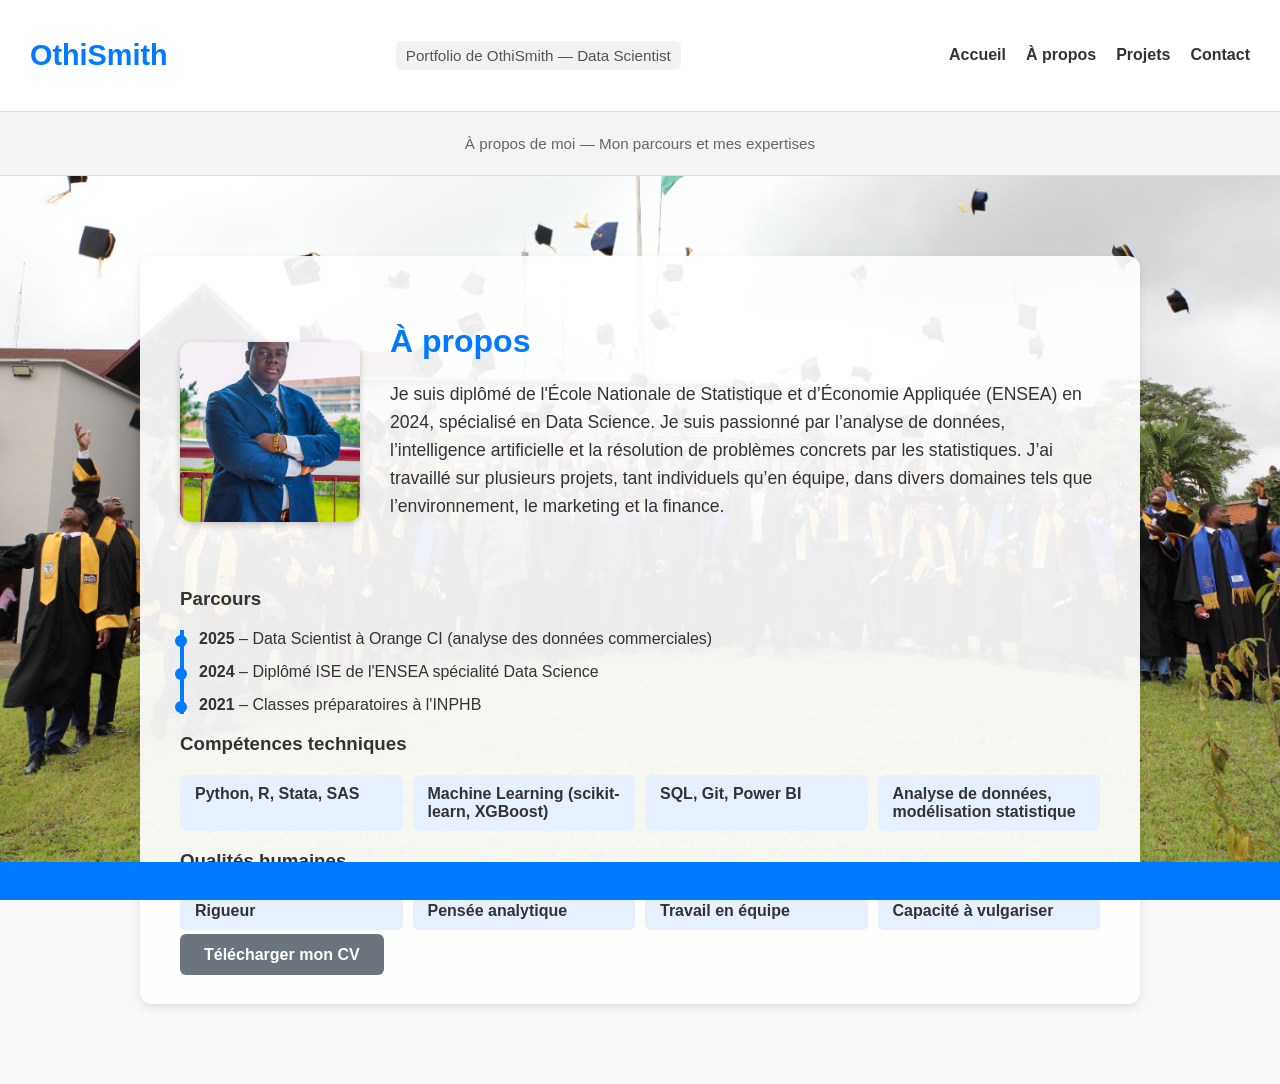
==== about.html @ fca1f73e "Add files via upload" ====
<!DOCTYPE html>
<html lang="fr">
<head>
  <meta charset="UTF-8">
  <title>À propos - OthiSmith</title>
  <link rel="stylesheet" href="style.css">
  <link rel="icon" href="assets/favicon.ico" type="image/x-icon">
</head>
<body>
  <header>
    <nav class="nav-container">
      <h1 class="logo">OthiSmith</h1>
      
      <div class="nav-center-text">
        <p>Portfolio de OthiSmith — Data Scientist </p>
      </div>

      <ul class="nav-links">
        <li><a href="index.html">Accueil</a></li>
        <li><a href="about.html">À propos</a></li>
        <li><a href="projects.html">Projets</a></li>
        <li><a href="contact.html">Contact</a></li>
      </ul>
    </nav>
  </header>


  <!-- bannière haute -->
  <div class="page-banner">
    <p>À propos de moi — Mon parcours et mes expertises</p>
  </div>

  <div class="page-background">
    <div class="page-wrapper">

      <!-- Bloc image + texte côte à côte -->
      <div class="about-flex">
        <img src="assets/smith.jpeg" alt="Photo de profil" class="profile-photo">
        <div class="about-text">
          <h2>À propos</h2>
          <p>
            Je suis diplômé de l'École Nationale de Statistique et d’Économie Appliquée (ENSEA) en 2024,
            spécialisé en Data Science.  
            Je suis passionné par l’analyse de données, l’intelligence artificielle et la résolution de problèmes concrets par les statistiques.  
            J’ai travaillé sur plusieurs projets, tant individuels qu’en équipe, dans divers domaines tels que l’environnement, le marketing et la finance.
          </p>
        </div>
      </div>

      <!-- Autres sections -->
      <h3>Parcours</h3>
      <ul class="timeline">
        <li><strong>2025</strong> – Data Scientist à Orange CI (analyse des données commerciales)</li>
        <li><strong>2024</strong> – Diplômé ISE de l'ENSEA spécialité Data Science</li>
        <li><strong>2021</strong> – Classes préparatoires à l'INPHB</li>
      </ul>

      <h3>Compétences techniques</h3>
      <ul class="skills">
        <li>Python, R, Stata, SAS</li>
        <li>Machine Learning (scikit-learn, XGBoost)</li>
        <li>SQL, Git, Power BI</li>
        <li>Analyse de données, modélisation statistique</li>
      </ul>

      <h3>Qualités humaines</h3>
      <ul class="skills">
        <li>Rigueur</li>
        <li>Pensée analytique</li>
        <li>Travail en équipe</li>
        <li>Capacité à vulgariser</li>
      </ul>

      <a href="assets/CV_Othniel_ARRA.pdf" class="btn btn-secondary" download>Télécharger mon CV</a>
    </div>
  </div>

  <div class="marquee">
    <span>Merci de visiter mon portfolio - N'hésitez pas à me contacter pour toute collaboration ou opportunité !</span>
  </div>

  <script>
    document.getElementById("year").textContent = new Date().getFullYear();
  </script>
</body>
</html>
---- style.css ----
* {
    box-sizing: border-box;
  }
  
  body {
    font-family: 'Segoe UI', sans-serif;
    margin: 0;
    padding: 0;
    background-color: #f9f9f9; /* Fond neutre lisible */
    color: #333;
  }
  
  /* Navigation */
  header {
    background: #fff;
    border-bottom: 1px solid #ddd;
    position: sticky;
    top: 0;
    z-index: 1000;
  }
  
.nav-container {
  display: flex;
  justify-content: space-between;
  align-items: center;
  padding: 15px 30px;
  flex-wrap: wrap;
  gap: 20px;
}

.nav-center-text {
  flex: 1;
  text-align: center;
}

.nav-center-text p {
  margin: 0;
  padding: 6px 10px;
  background-color: #f2f2f2;
  display: inline-block;
  border-radius: 6px;
  font-size: 0.95em;
  color: #555;
}

  .logo {
    font-size: 1.8em;
    font-weight: bold;
    color: #007bff;
  }
  
  .nav-links {
    list-style: none;
    display: flex;
    gap: 20px;
  }
  
  .nav-links li a {
    text-decoration: none;
    color: #333;
    font-weight: 600;
    transition: color 0.3s ease;
  }
  
  .nav-links li a:hover {
    color: #007bff;
  }
  
  /* Hero avec image de fond personnalisée */
  .hero {
    position: relative;
    z-index: 1;
    background: linear-gradient(rgba(0,0,0,0.4), rgba(0,0,0,0.4)),
                url('assets/background.jpg') no-repeat center center;
    background-size: cover;
    color: white;
    padding: 120px 20px;
    text-align: center;
  }
  
  .hero h2 {
    font-size: 3em;
    margin-bottom: 10px;
  }
  
  .hero p {
    font-size: 1.4em;
    margin-bottom: 20px;
  }
  
  .btn {
    background-color: #007bff;
    color: white;
    padding: 12px 24px;
    text-decoration: none;
    border-radius: 6px;
    transition: background 0.3s ease;
    font-weight: bold;
  }
  
  .btn:hover {
    background-color: #0056b3;
  }
  
 /* About */
.about-section {
    padding: 60px 20px;
    background-color: transparent;
  }
  
  .about-container {
    display: flex;
    flex-wrap: wrap;
    align-items: center;
    justify-content: center;
    gap: 40px;
    max-width: 1000px;
    margin: auto;
    background-color: rgba(255,255,255,0.9);
    padding: 40px;
    border-radius: 12px;
    box-shadow: 0 4px 8px rgba(0, 0, 0, 0.05);
  }
  
  .profile-photo {
    width: 250px;
    height: 250px;
    object-fit: cover;
    border-radius: 12px;
    box-shadow: 0 2px 6px rgba(0, 0, 0, 0.2);
  }
  
  .about-text {
    flex: 1;
    min-width: 250px;
  }
  
  .about-text h2 {
    font-size: 2em;
    margin-bottom: 20px;
    color: #007bff;
  }
  
  .about-text p {
    font-size: 1.1em;
    line-height: 1.6em;
    color: #333;
  }
  

  /* Projets */
  .projects {
    padding: 40px 20px;
    max-width: 1200px;
    margin: auto;
    text-align: center;
    background-color: rgba(255,255,255,0.9);
    border-radius: 10px;
  }
  
  .project-list {
    display: flex;
    justify-content: center;
    flex-wrap: wrap;
    gap: 30px;
    margin-top: 30px;
  }
  
  .card {
    background: white;
    border: 1px solid #ddd;
    padding: 20px;
    width: 280px;
    border-radius: 12px;
    box-shadow: 0 2px 8px rgba(0,0,0,0.08);
    transition: transform 0.3s ease;
  }
  
  .card:hover {
    transform: translateY(-5px);
  }
  
  .card img {
    width: 100%;
    border-radius: 8px;
    height: 180px;
    object-fit: cover;
  }
  
  .full-background {
    background: url('assets/background.jpg') no-repeat center center fixed;
    background-size: cover;
    padding: 100px 20px;
    min-height: 100vh;
  }
  
  .full-background .projects {
    background: rgba(255, 255, 255, 0.9); /* blanc opaque à 90% */
    padding: 40px;
    border-radius: 12px;
    max-width: 1200px;
    margin: auto;
    color: #000;
  }
  
  /* Contact */
  .contact-section {
    padding: 60px 20px;
    max-width: 600px;
    margin: auto;
    text-align: center;
    background-color: rgba(255,255,255,0.9);
    border-radius: 10px;
  }
  
  input, textarea {
    width: 100%;
    padding: 12px;
    margin-bottom: 20px;
    border: 1px solid #ccc;
    border-radius: 5px;
  }
  
  /* Pied de page */
  footer {
    background: #f1f1f1;
    text-align: center;
    padding: 20px;
    font-size: 0.9em;
    position: relative;
  }
  
  /* Bandeau défilant */
  .marquee {
    position: fixed;
    bottom: 0;
    width: 100%;
    background: #007bff;
    color: white;
    padding: 10px 0;
    font-weight: bold;
    white-space: nowrap;
    overflow: hidden;
    z-index: 1000;
  }
  
  .marquee span {
    display: inline-block;
    padding-left: 100%;
    animation: marquee 15s linear infinite;
  }
  
  @keyframes marquee {
    0% { transform: translateX(0); }
    100% { transform: translateX(-100%); }
  }
  
  /* Responsive */
  @media (max-width: 768px) {
    .about-section {
      flex-direction: column;
      text-align: center;
    }
  
    .nav-links {
      flex-direction: column;
      gap: 10px;
      margin-top: 10px;
    }
  
    .card {
      width: 90%;
    }
  }
  
  /* Fond pour toutes les pages secondaires avec image */
.page-background {
    background: url('assets/background.jpg') no-repeat center center fixed;
    background-size: cover;
    padding: 80px 20px;
    min-height: 100vh;
  }
  
  /* Bloc de contenu blanc semi-transparent */
  .page-wrapper {
    background-color: rgba(255, 255, 255, 0.92);
    padding: 40px;
    border-radius: 12px;
    max-width: 1000px;
    margin: auto;
    box-shadow: 0 4px 10px rgba(0, 0, 0, 0.1);
  }

  .social-links {
    margin-top: 20px;
    display: flex;
    gap: 20px;
    justify-content: center;
    flex-wrap: wrap;
  }
  
  .social-btn {
    display: inline-block;
    padding: 10px 20px;
    border-radius: 6px;
    font-weight: bold;
    text-decoration: none;
    color: white;
    transition: background 0.3s ease;
  }
  
  .social-btn.linkedin {
    background-color: #0077b5;
  }
  
  .social-btn.linkedin:hover {
    background-color: #005b8c;
  }
  
  .social-btn.github {
    background-color: #333;
  }
  
  .social-btn.github:hover {
    background-color: #000;
  }
  
  .skills {
  list-style: none;
  padding: 0;
  display: grid;
  grid-template-columns: repeat(auto-fit, minmax(200px, 1fr));
  gap: 10px;
  margin-top: 20px;
}

.skills li {
  background: #e6f0ff;
  padding: 10px 15px;
  border-radius: 6px;
  font-weight: bold;
}

.timeline {
  list-style: none;
  padding: 0;
  margin-top: 20px;
  border-left: 4px solid #007bff;
}

.timeline li {
  margin-bottom: 15px;
  padding-left: 15px;
  position: relative;
}

.timeline li::before {
  content: '';
  position: absolute;
  top: 5px;
  left: -9px;
  width: 12px;
  height: 12px;
  background: #007bff;
  border-radius: 50%;
}

body.dark-mode {
  background-color: #111;
  color: #eee;
}

body.dark-mode .page-wrapper,
body.dark-mode .projects,
body.dark-mode .contact-section {
  background-color: rgba(30, 30, 30, 0.9);
  color: #eee;
}

body.dark-mode .nav-links a {
  color: #eee;
}

body.dark-mode .nav-links a:hover {
  color: #007bff;
}

.filter-buttons {
  text-align: center;
  margin-bottom: 30px;
}

.filter-btn {
  padding: 10px 20px;
  margin: 0 5px;
  border: none;
  background-color: #eee;
  color: #333;
  font-weight: bold;
  cursor: pointer;
  border-radius: 5px;
  transition: background-color 0.3s ease;
}

.filter-btn.active,
.filter-btn:hover {
  background-color: #007bff;
  color: white;
}

.card {
  opacity: 0;
  transform: translateY(20px);
  animation: fadeUp 0.6s ease forwards;
}

.card:nth-child(1) { animation-delay: 0.1s; }
.card:nth-child(2) { animation-delay: 0.2s; }
.card:nth-child(3) { animation-delay: 0.3s; }
.card:nth-child(4) { animation-delay: 0.4s; }
.card:nth-child(5) { animation-delay: 0.5s; }

@keyframes fadeUp {
  to {
    opacity: 1;
    transform: translateY(0);
  }
}

.hero-content {
  max-width: 700px;
  margin: auto;
  padding: 40px 20px;
  text-align: center;
}

.hero-buttons {
  margin-top: 30px;
  display: flex;
  justify-content: center;
  flex-wrap: wrap;
  gap: 15px;
}

.btn-secondary {
  background-color: #6c757d;
}

.btn-secondary:hover {
  background-color: #495057;
}

/* Introduction stylée */
.intro-section {
  background: #ffffff;
  padding: 60px 20px;
  text-align: center;
}

.intro-text {
  max-width: 900px;
  margin: auto;
}

.intro-text h3 {
  font-size: 1.8em;
  color: #007bff;
  margin-bottom: 20px;
}

.intro-text p {
  font-size: 1.1em;
  line-height: 1.6em;
  color: #444;
}

/* Animation douce à l’entrée */
.animated-hero {
  opacity: 0;
  transform: translateY(30px);
  animation: fadeInUp 1s ease forwards;
}

@keyframes fadeInUp {
  to {
    opacity: 1;
    transform: translateY(0);
  }
}

/* Bannière page */
.page-banner {
  background-color: #f4f4f4;
  text-align: center;
  padding: 8px 0;
  font-size: 0.95em;
  color: #666;
  border-bottom: 1px solid #ddd;
}

/* Flex texte + image */
.about-flex {
  display: flex;
  align-items: center; /* aligne en haut */
  gap: 30px;
  flex-wrap: wrap;
  margin-bottom: 50px;
}
.profile-photo {
  margin-top: 30px; /* ajuste selon besoin */
}

.about-flex .profile-photo {
  width: 180px;
  height: 180px;
  object-fit: cover;
  border-radius: 12px;
  box-shadow: 0 2px 6px rgba(0, 0, 0, 0.2);
}

.about-flex .about-text {
  flex: 1;
  min-width: 250px;
}
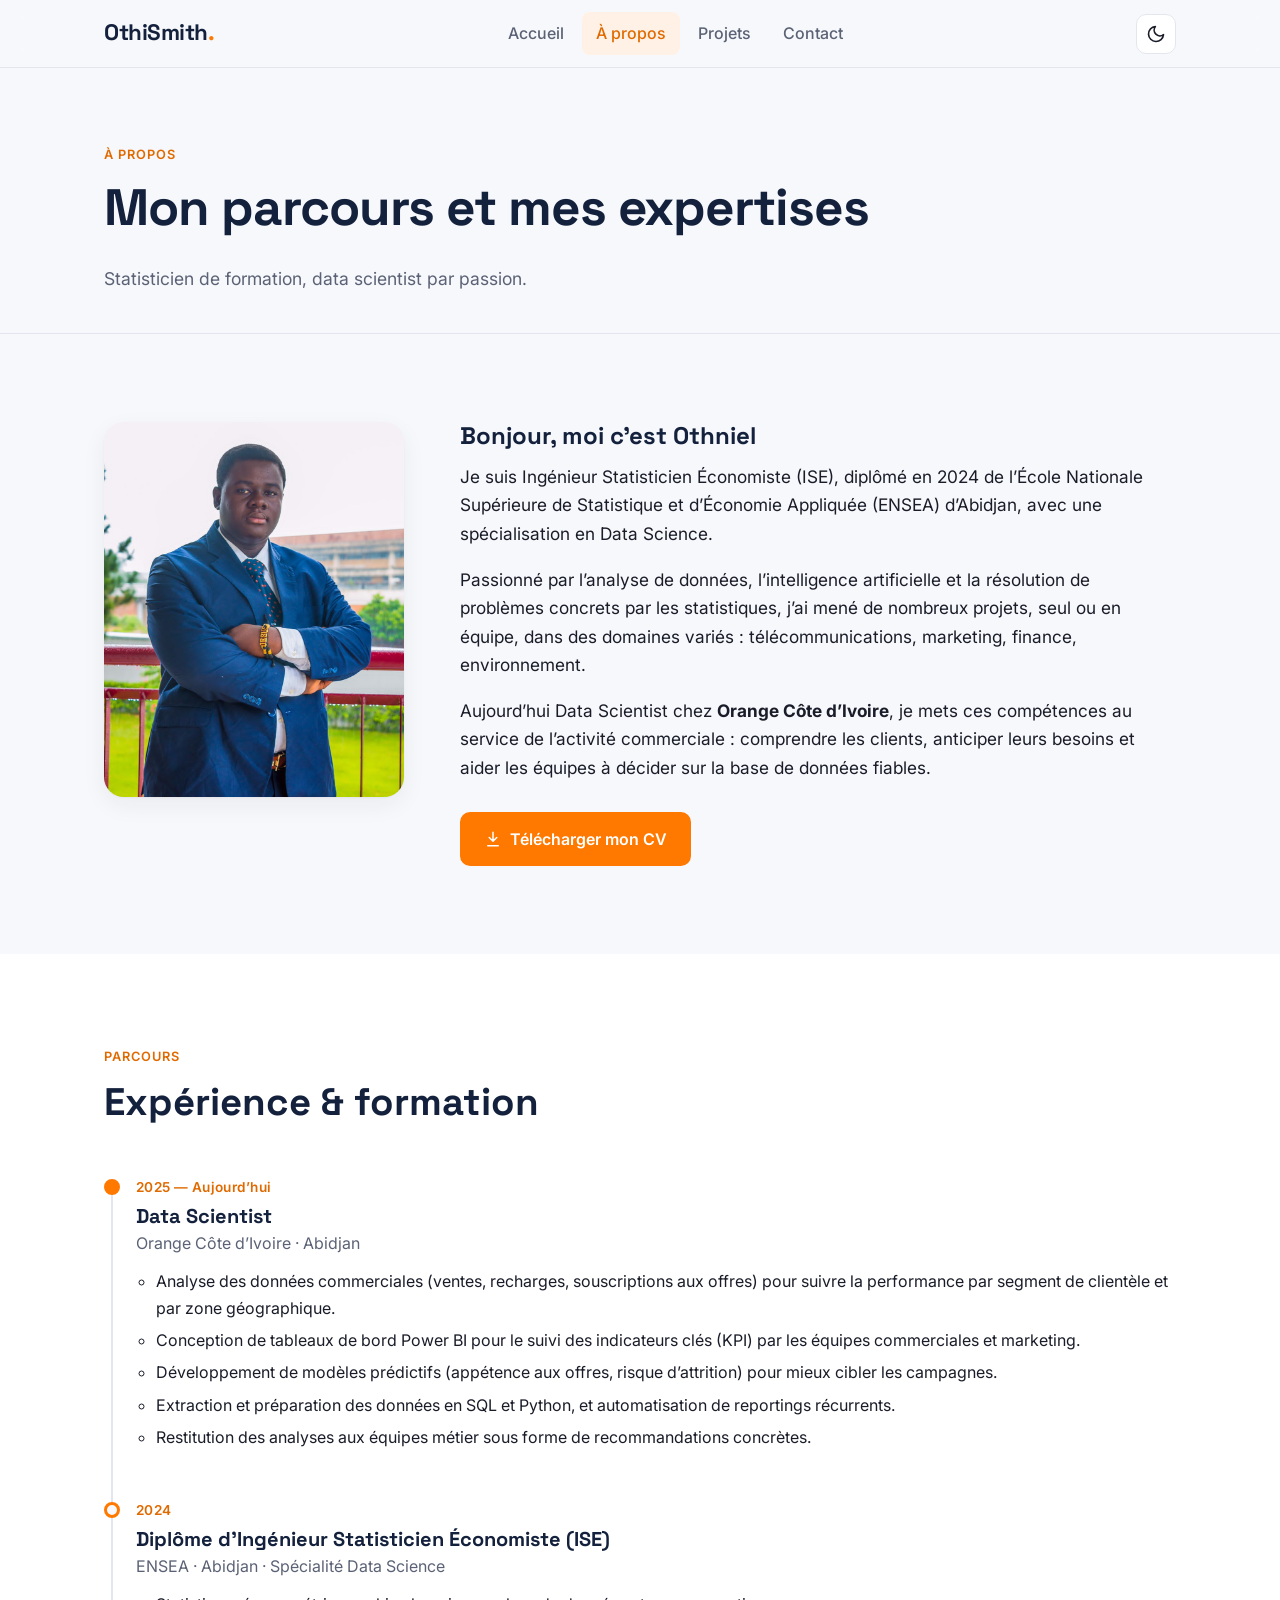
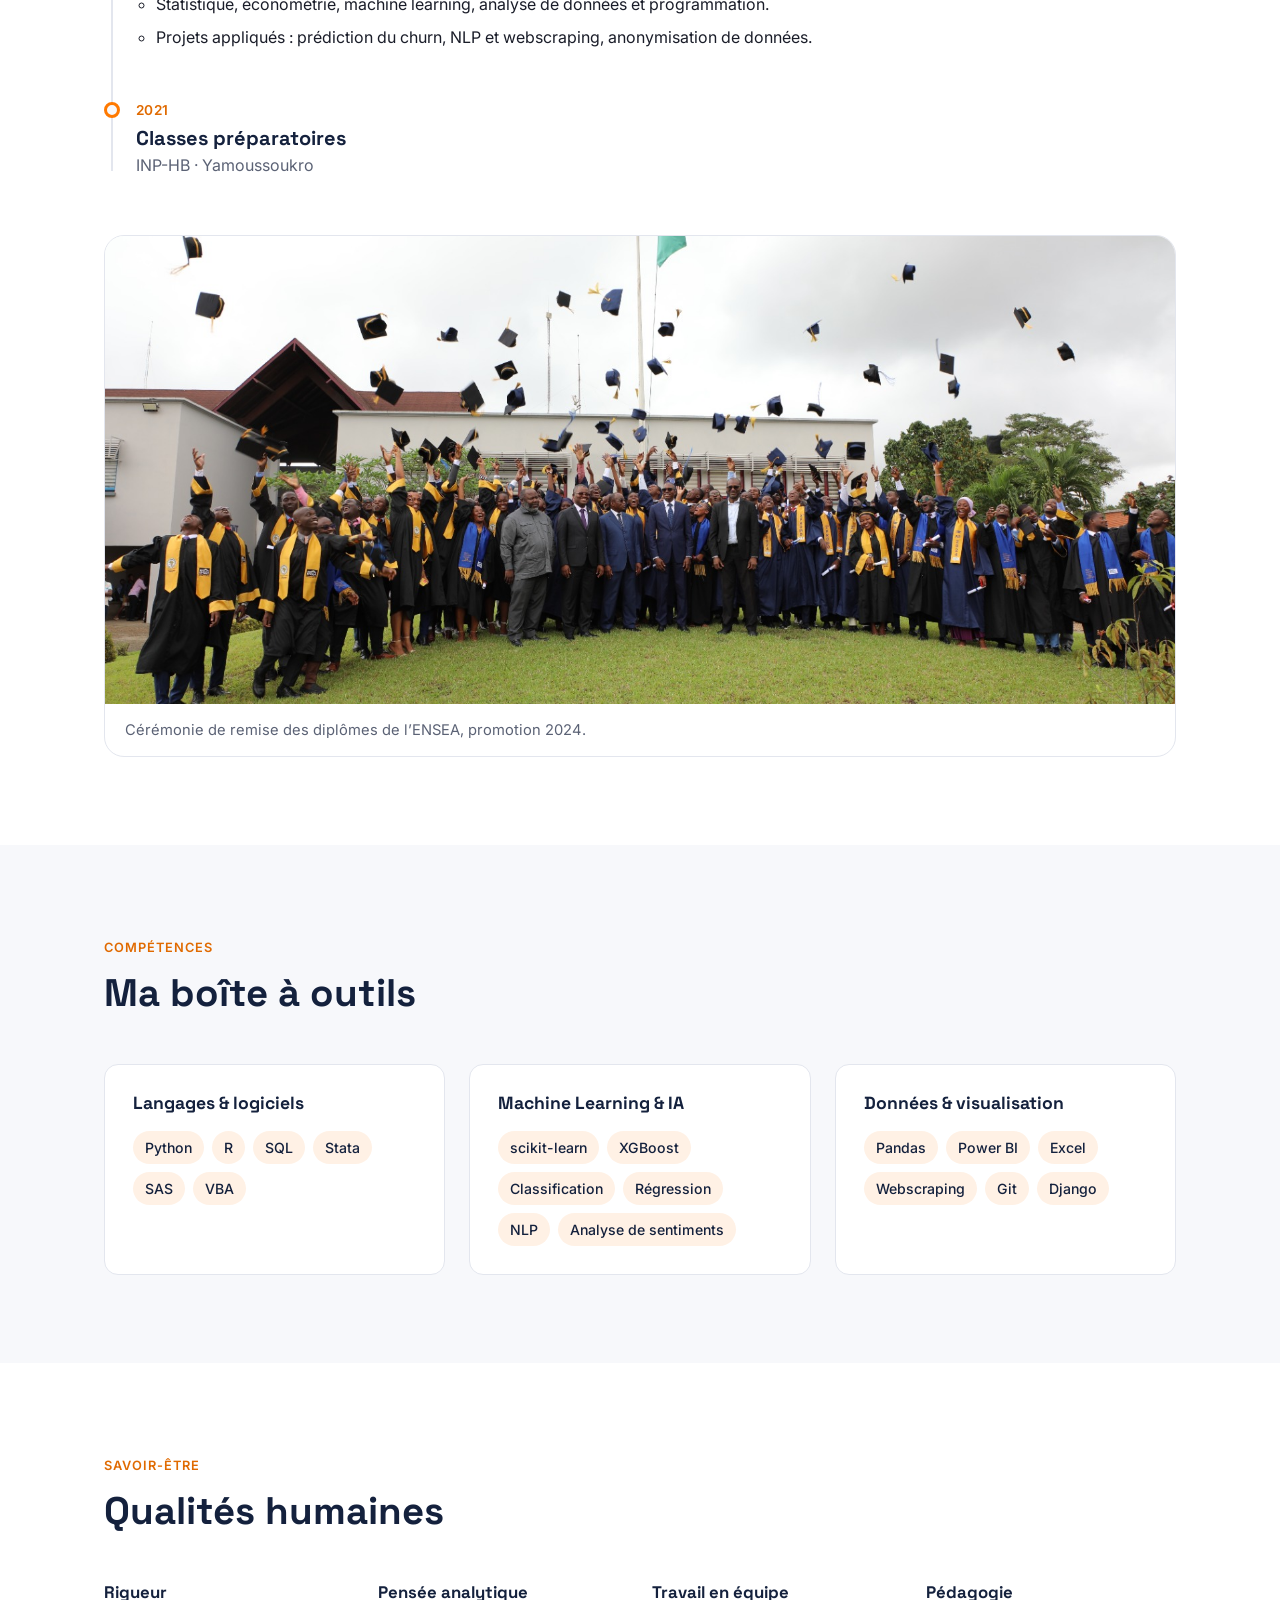
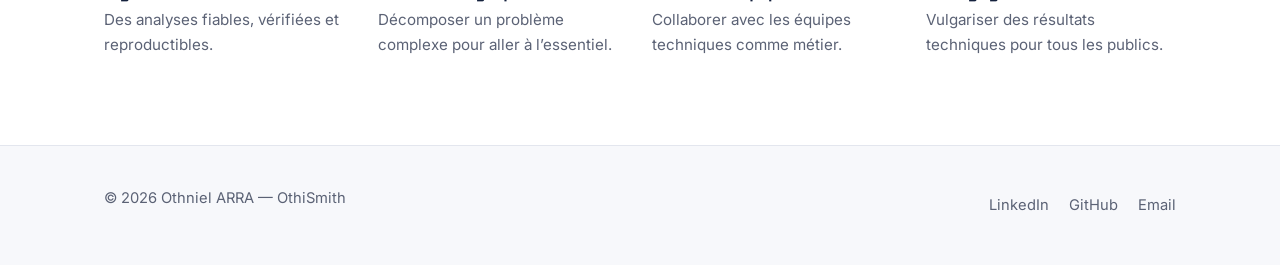
==== commit fd364262: "Refonte du portfolio : nouveau design, projets détaillés, contact fiable - Design moderne avec thème" ====
--- a/about.html
+++ b/about.html
@@ -1,86 +1,198 @@
-<!DOCTYPE html>
-<html lang="fr">
-<head>
-  <meta charset="UTF-8">
-  <title>À propos - OthiSmith</title>
-  <link rel="stylesheet" href="style.css">
-  <link rel="icon" href="assets/favicon.ico" type="image/x-icon">
-</head>
-<body>
-  <header>
-    <nav class="nav-container">
-      <h1 class="logo">OthiSmith</h1>
-      
-      <div class="nav-center-text">
-        <p>Portfolio de OthiSmith — Data Scientist </p>
-      </div>
-
-      <ul class="nav-links">
-        <li><a href="index.html">Accueil</a></li>
-        <li><a href="about.html">À propos</a></li>
-        <li><a href="projects.html">Projets</a></li>
-        <li><a href="contact.html">Contact</a></li>
-      </ul>
-    </nav>
-  </header>
-
-
-  <!-- bannière haute -->
-  <div class="page-banner">
-    <p>À propos de moi — Mon parcours et mes expertises</p>
-  </div>
-
-  <div class="page-background">
-    <div class="page-wrapper">
-
-      <!-- Bloc image + texte côte à côte -->
-      <div class="about-flex">
-        <img src="assets/smith.jpeg" alt="Photo de profil" class="profile-photo">
-        <div class="about-text">
-          <h2>À propos</h2>
-          <p>
-            Je suis diplômé de l'École Nationale de Statistique et d’Économie Appliquée (ENSEA) en 2024,
-            spécialisé en Data Science.  
-            Je suis passionné par l’analyse de données, l’intelligence artificielle et la résolution de problèmes concrets par les statistiques.  
-            J’ai travaillé sur plusieurs projets, tant individuels qu’en équipe, dans divers domaines tels que l’environnement, le marketing et la finance.
-          </p>
-        </div>
-      </div>
-
-      <!-- Autres sections -->
-      <h3>Parcours</h3>
-      <ul class="timeline">
-        <li><strong>2025</strong> – Data Scientist à Orange CI (analyse des données commerciales)</li>
-        <li><strong>2024</strong> – Diplômé ISE de l'ENSEA spécialité Data Science</li>
-        <li><strong>2021</strong> – Classes préparatoires à l'INPHB</li>
-      </ul>
-
-      <h3>Compétences techniques</h3>
-      <ul class="skills">
-        <li>Python, R, Stata, SAS</li>
-        <li>Machine Learning (scikit-learn, XGBoost)</li>
-        <li>SQL, Git, Power BI</li>
-        <li>Analyse de données, modélisation statistique</li>
-      </ul>
-
-      <h3>Qualités humaines</h3>
-      <ul class="skills">
-        <li>Rigueur</li>
-        <li>Pensée analytique</li>
-        <li>Travail en équipe</li>
-        <li>Capacité à vulgariser</li>
-      </ul>
-
-      <a href="assets/CV_Othniel_ARRA.pdf" class="btn btn-secondary" download>Télécharger mon CV</a>
-    </div>
-  </div>
-
-  <div class="marquee">
-    <span>Merci de visiter mon portfolio - N'hésitez pas à me contacter pour toute collaboration ou opportunité !</span>
-  </div>
-
-  <script>
-    document.getElementById("year").textContent = new Date().getFullYear();
-  </script>
-</body>
-</html>
+<!DOCTYPE html>
+<html lang="fr">
+<head>
+  <meta charset="UTF-8">
+  <meta name="viewport" content="width=device-width, initial-scale=1.0">
+  <title>À propos — Othniel ARRA | OthiSmith</title>
+  <meta name="description" content="Parcours, expérience chez Orange Côte d'Ivoire et compétences d'Othniel ARRA, Ingénieur Statisticien Économiste (ENSEA) et Data Scientist.">
+  <meta property="og:type" content="website">
+  <meta property="og:title" content="À propos — Othniel ARRA, Data Scientist">
+  <meta property="og:description" content="Mon parcours, mon expérience et mes compétences en data science.">
+  <link rel="icon" href="assets/favicon.svg" type="image/svg+xml">
+  <link rel="preconnect" href="https://fonts.googleapis.com">
+  <link rel="preconnect" href="https://fonts.gstatic.com" crossorigin>
+  <link href="https://fonts.googleapis.com/css2?family=Inter:wght@400;500;600;700&family=Space+Grotesk:wght@500;700&display=swap" rel="stylesheet">
+  <link rel="stylesheet" href="style.css">
+  <script>
+    try {
+      var t = localStorage.getItem('theme');
+      if (!t) t = matchMedia('(prefers-color-scheme: dark)').matches ? 'dark' : 'light';
+      document.documentElement.dataset.theme = t;
+    } catch (e) {}
+  </script>
+</head>
+<body>
+  <a href="#contenu" class="skip-link">Aller au contenu</a>
+
+  <header class="site-header">
+    <nav class="container nav" aria-label="Navigation principale">
+      <a href="index.html" class="logo">OthiSmith<span>.</span></a>
+      <ul class="nav-links" id="nav-links">
+        <li><a href="index.html">Accueil</a></li>
+        <li><a href="about.html" aria-current="page">À propos</a></li>
+        <li><a href="projects.html">Projets</a></li>
+        <li><a href="contact.html">Contact</a></li>
+      </ul>
+      <div class="nav-actions">
+        <button class="icon-btn theme-toggle" type="button" aria-label="Changer de thème">
+          <svg class="icon-moon" viewBox="0 0 24 24" fill="none" stroke="currentColor" stroke-width="2" stroke-linecap="round" stroke-linejoin="round"><path d="M21 12.8A9 9 0 1 1 11.2 3a7 7 0 0 0 9.8 9.8z"/></svg>
+          <svg class="icon-sun" viewBox="0 0 24 24" fill="none" stroke="currentColor" stroke-width="2" stroke-linecap="round"><circle cx="12" cy="12" r="4"/><path d="M12 2v2M12 20v2M4.9 4.9l1.4 1.4M17.7 17.7l1.4 1.4M2 12h2M20 12h2M4.9 19.1l1.4-1.4M17.7 6.3l1.4-1.4"/></svg>
+        </button>
+        <button class="icon-btn menu-toggle" type="button" aria-label="Ouvrir le menu" aria-controls="nav-links" aria-expanded="false">
+          <svg viewBox="0 0 24 24" fill="none" stroke="currentColor" stroke-width="2" stroke-linecap="round"><path d="M4 7h16M4 12h16M4 17h16"/></svg>
+        </button>
+      </div>
+    </nav>
+  </header>
+
+  <main id="contenu">
+    <section class="page-hero">
+      <div class="container">
+        <span class="eyebrow">À propos</span>
+        <h1>Mon parcours et mes expertises</h1>
+        <p>Statisticien de formation, data scientist par passion.</p>
+      </div>
+    </section>
+
+    <section class="section">
+      <div class="container about-grid">
+        <img src="assets/smith.jpeg" alt="Portrait d'Othniel ARRA" class="about-photo" width="956" height="1280">
+        <div class="about-text">
+          <h2>Bonjour, moi c’est Othniel</h2>
+          <p>
+            Je suis Ingénieur Statisticien Économiste (ISE), diplômé en 2024 de l’École Nationale Supérieure
+            de Statistique et d’Économie Appliquée (ENSEA) d’Abidjan, avec une spécialisation en Data Science.
+          </p>
+          <p>
+            Passionné par l’analyse de données, l’intelligence artificielle et la résolution de problèmes concrets
+            par les statistiques, j’ai mené de nombreux projets, seul ou en équipe, dans des domaines variés :
+            télécommunications, marketing, finance, environnement.
+          </p>
+          <p>
+            Aujourd’hui Data Scientist chez <strong>Orange Côte d’Ivoire</strong>, je mets ces compétences au service
+            de l’activité commerciale : comprendre les clients, anticiper leurs besoins et aider les équipes à décider
+            sur la base de données fiables.
+          </p>
+          <a href="assets/CV_Othniel_ARRA.pdf" class="btn" download>
+            <svg viewBox="0 0 24 24" fill="none" stroke="currentColor" stroke-width="2" stroke-linecap="round" stroke-linejoin="round"><path d="M12 3v12M7 10l5 5 5-5M5 21h14"/></svg>
+            Télécharger mon CV
+          </a>
+        </div>
+      </div>
+    </section>
+
+    <section class="section section-alt">
+      <div class="container">
+        <div class="section-head reveal">
+          <span class="eyebrow">Parcours</span>
+          <h2>Expérience & formation</h2>
+        </div>
+
+        <ol class="timeline">
+          <!-- Missions Orange CI : à adapter selon tes tâches réelles -->
+          <li class="current reveal">
+            <span class="timeline-date">2025 — Aujourd’hui</span>
+            <h3>Data Scientist</h3>
+            <p class="org">Orange Côte d’Ivoire · Abidjan</p>
+            <ul>
+              <li>Analyse des données commerciales (ventes, recharges, souscriptions aux offres) pour suivre la performance par segment de clientèle et par zone géographique.</li>
+              <li>Conception de tableaux de bord Power BI pour le suivi des indicateurs clés (KPI) par les équipes commerciales et marketing.</li>
+              <li>Développement de modèles prédictifs (appétence aux offres, risque d’attrition) pour mieux cibler les campagnes.</li>
+              <li>Extraction et préparation des données en SQL et Python, et automatisation de reportings récurrents.</li>
+              <li>Restitution des analyses aux équipes métier sous forme de recommandations concrètes.</li>
+            </ul>
+          </li>
+          <li class="reveal">
+            <span class="timeline-date">2024</span>
+            <h3>Diplôme d’Ingénieur Statisticien Économiste (ISE)</h3>
+            <p class="org">ENSEA · Abidjan · Spécialité Data Science</p>
+            <ul>
+              <li>Statistique, économétrie, machine learning, analyse de données et programmation.</li>
+              <li>Projets appliqués : prédiction du churn, NLP et webscraping, anonymisation de données.</li>
+            </ul>
+          </li>
+          <li class="reveal">
+            <span class="timeline-date">2021</span>
+            <h3>Classes préparatoires</h3>
+            <p class="org">INP-HB · Yamoussoukro</p>
+          </li>
+        </ol>
+
+        <figure class="graduation reveal" style="margin-top: 56px;">
+          <img src="assets/background.jpg" alt="Cérémonie de remise des diplômes de l'ENSEA, lancer de toques" loading="lazy" width="1600" height="1066">
+          <figcaption>Cérémonie de remise des diplômes de l’ENSEA, promotion 2024.</figcaption>
+        </figure>
+      </div>
+    </section>
+
+    <section class="section">
+      <div class="container">
+        <div class="section-head reveal">
+          <span class="eyebrow">Compétences</span>
+          <h2>Ma boîte à outils</h2>
+        </div>
+        <div class="grid-3">
+          <div class="skill-group reveal">
+            <h3>Langages & logiciels</h3>
+            <ul class="tags">
+              <li>Python</li><li>R</li><li>SQL</li><li>Stata</li><li>SAS</li><li>VBA</li>
+            </ul>
+          </div>
+          <div class="skill-group reveal">
+            <h3>Machine Learning & IA</h3>
+            <ul class="tags">
+              <li>scikit-learn</li><li>XGBoost</li><li>Classification</li><li>Régression</li><li>NLP</li><li>Analyse de sentiments</li>
+            </ul>
+          </div>
+          <div class="skill-group reveal">
+            <h3>Données & visualisation</h3>
+            <ul class="tags">
+              <li>Pandas</li><li>Power BI</li><li>Excel</li><li>Webscraping</li><li>Git</li><li>Django</li>
+            </ul>
+          </div>
+        </div>
+      </div>
+    </section>
+
+    <section class="section section-alt">
+      <div class="container">
+        <div class="section-head reveal">
+          <span class="eyebrow">Savoir-être</span>
+          <h2>Qualités humaines</h2>
+        </div>
+        <div class="qualities">
+          <div class="reveal">
+            <h3>Rigueur</h3>
+            <p>Des analyses fiables, vérifiées et reproductibles.</p>
+          </div>
+          <div class="reveal">
+            <h3>Pensée analytique</h3>
+            <p>Décomposer un problème complexe pour aller à l’essentiel.</p>
+          </div>
+          <div class="reveal">
+            <h3>Travail en équipe</h3>
+            <p>Collaborer avec les équipes techniques comme métier.</p>
+          </div>
+          <div class="reveal">
+            <h3>Pédagogie</h3>
+            <p>Vulgariser des résultats techniques pour tous les publics.</p>
+          </div>
+        </div>
+      </div>
+    </section>
+  </main>
+
+  <footer class="site-footer">
+    <div class="container footer-inner">
+      <p>&copy; <span class="year"></span> Othniel ARRA — OthiSmith</p>
+      <div class="footer-links">
+        <a href="https://www.linkedin.com/in/othniel-arra-552b61217/" target="_blank" rel="noopener">LinkedIn</a>
+        <a href="https://github.com/OthiSmith" target="_blank" rel="noopener">GitHub</a>
+        <a href="mailto:yannothnielarra2907@gmail.com">Email</a>
+      </div>
+    </div>
+  </footer>
+
+  <script src="main.js"></script>
+</body>
+</html>
--- a/style.css
+++ b/style.css
@@ -1,525 +1,723 @@
-* {
-    box-sizing: border-box;
-  }
-  
-  body {
-    font-family: 'Segoe UI', sans-serif;
-    margin: 0;
-    padding: 0;
-    background-color: #f9f9f9; /* Fond neutre lisible */
-    color: #333;
-  }
-  
-  /* Navigation */
-  header {
-    background: #fff;
-    border-bottom: 1px solid #ddd;
-    position: sticky;
-    top: 0;
-    z-index: 1000;
-  }
-  
-.nav-container {
-  display: flex;
+/* ==========================================================================
+   Portfolio OthiSmith — feuille de style
+   Les couleurs sont définies en variables : modifier :root suffit pour
+   changer le thème clair, [data-theme="dark"] pour le thème sombre.
+   ========================================================================== */
+
+:root {
+  --bg: #f7f8fb;
+  --bg-alt: #ffffff;
+  --surface: #ffffff;
+  --text: #1a1d29;
+  --text-muted: #5b6275;
+  --border: #e3e6ee;
+  --accent: #ff7900;          /* orange — clin d'œil à Orange CI */
+  --accent-strong: #e06a00;
+  --accent-soft: #fff1e5;
+  --ink: #14213d;             /* bleu nuit pour les titres et le pied de page */
+  --shadow: 0 1px 2px rgba(20, 33, 61, .04), 0 8px 24px rgba(20, 33, 61, .06);
+  --shadow-hover: 0 2px 4px rgba(20, 33, 61, .06), 0 16px 40px rgba(20, 33, 61, .12);
+  --radius: 14px;
+  --header-h: 68px;
+  color-scheme: light;
+}
+
+[data-theme="dark"] {
+  --bg: #0e111a;
+  --bg-alt: #141826;
+  --surface: #181d2d;
+  --text: #e8eaf1;
+  --text-muted: #9aa1b5;
+  --border: #272d40;
+  --accent: #ff8a1f;
+  --accent-strong: #ffa04d;
+  --accent-soft: rgba(255, 138, 31, .12);
+  --ink: #f2f4f8;
+  --shadow: 0 1px 2px rgba(0, 0, 0, .3), 0 8px 24px rgba(0, 0, 0, .25);
+  --shadow-hover: 0 2px 4px rgba(0, 0, 0, .35), 0 16px 40px rgba(0, 0, 0, .4);
+  color-scheme: dark;
+}
+
+/* ---------- Base ---------- */
+*, *::before, *::after { box-sizing: border-box; }
+
+html { scroll-behavior: smooth; }
+
+body {
+  margin: 0;
+  font-family: 'Inter', system-ui, -apple-system, 'Segoe UI', sans-serif;
+  font-size: 1rem;
+  line-height: 1.65;
+  background: var(--bg);
+  color: var(--text);
+  -webkit-font-smoothing: antialiased;
+  transition: background-color .25s ease, color .25s ease;
+}
+
+h1, h2, h3, h4 {
+  font-family: 'Space Grotesk', 'Inter', sans-serif;
+  color: var(--ink);
+  line-height: 1.2;
+  margin: 0 0 .5em;
+}
+
+p { margin: 0 0 1em; }
+a { color: var(--accent-strong); }
+img { max-width: 100%; height: auto; display: block; }
+
+.container {
+  width: 100%;
+  max-width: 1120px;
+  margin: 0 auto;
+  padding: 0 24px;
+}
+
+.section { padding: 88px 0; }
+.section-alt { background: var(--bg-alt); }
+
+.section-head {
+  max-width: 640px;
+  margin-bottom: 48px;
+}
+
+.section-head h2 { font-size: clamp(1.8rem, 3vw, 2.4rem); }
+.section-head p { color: var(--text-muted); font-size: 1.08rem; }
+
+.eyebrow {
+  display: inline-block;
+  font-size: .8rem;
+  font-weight: 600;
+  letter-spacing: .08em;
+  text-transform: uppercase;
+  color: var(--accent-strong);
+  margin-bottom: 12px;
+}
+
+:focus-visible {
+  outline: 3px solid var(--accent);
+  outline-offset: 3px;
+  border-radius: 4px;
+}
+
+.skip-link {
+  position: absolute;
+  left: -9999px;
+  top: 8px;
+  z-index: 2000;
+  background: var(--ink);
+  color: var(--bg);
+  padding: 8px 16px;
+  border-radius: 8px;
+}
+.skip-link:focus { left: 8px; }
+
+/* ---------- En-tête ---------- */
+.site-header {
+  position: sticky;
+  top: 0;
+  z-index: 1000;
+  height: var(--header-h);
+  background: color-mix(in srgb, var(--bg) 85%, transparent);
+  backdrop-filter: saturate(180%) blur(12px);
+  -webkit-backdrop-filter: saturate(180%) blur(12px);
+  border-bottom: 1px solid var(--border);
+}
+
+.nav {
+  display: flex;
+  align-items: center;
   justify-content: space-between;
-  align-items: center;
-  padding: 15px 30px;
-  flex-wrap: wrap;
-  gap: 20px;
-}
-
-.nav-center-text {
-  flex: 1;
-  text-align: center;
-}
-
-.nav-center-text p {
+  height: 100%;
+  gap: 24px;
+}
+
+.logo {
+  font-family: 'Space Grotesk', sans-serif;
+  font-weight: 700;
+  font-size: 1.4rem;
+  color: var(--ink);
+  text-decoration: none;
+  letter-spacing: -.02em;
+}
+.logo span { color: var(--accent); }
+
+.nav-links {
+  display: flex;
+  align-items: center;
+  gap: 4px;
+  list-style: none;
   margin: 0;
-  padding: 6px 10px;
-  background-color: #f2f2f2;
-  display: inline-block;
-  border-radius: 6px;
-  font-size: 0.95em;
-  color: #555;
-}
-
-  .logo {
-    font-size: 1.8em;
-    font-weight: bold;
-    color: #007bff;
-  }
-  
-  .nav-links {
-    list-style: none;
-    display: flex;
-    gap: 20px;
-  }
-  
-  .nav-links li a {
-    text-decoration: none;
-    color: #333;
-    font-weight: 600;
-    transition: color 0.3s ease;
-  }
-  
-  .nav-links li a:hover {
-    color: #007bff;
-  }
-  
-  /* Hero avec image de fond personnalisée */
-  .hero {
-    position: relative;
-    z-index: 1;
-    background: linear-gradient(rgba(0,0,0,0.4), rgba(0,0,0,0.4)),
-                url('assets/background.jpg') no-repeat center center;
-    background-size: cover;
-    color: white;
-    padding: 120px 20px;
-    text-align: center;
-  }
-  
-  .hero h2 {
-    font-size: 3em;
-    margin-bottom: 10px;
-  }
-  
-  .hero p {
-    font-size: 1.4em;
-    margin-bottom: 20px;
-  }
-  
-  .btn {
-    background-color: #007bff;
-    color: white;
-    padding: 12px 24px;
-    text-decoration: none;
-    border-radius: 6px;
-    transition: background 0.3s ease;
-    font-weight: bold;
-  }
-  
-  .btn:hover {
-    background-color: #0056b3;
-  }
-  
- /* About */
-.about-section {
-    padding: 60px 20px;
-    background-color: transparent;
-  }
-  
-  .about-container {
-    display: flex;
-    flex-wrap: wrap;
-    align-items: center;
-    justify-content: center;
-    gap: 40px;
-    max-width: 1000px;
-    margin: auto;
-    background-color: rgba(255,255,255,0.9);
-    padding: 40px;
-    border-radius: 12px;
-    box-shadow: 0 4px 8px rgba(0, 0, 0, 0.05);
-  }
-  
-  .profile-photo {
-    width: 250px;
-    height: 250px;
-    object-fit: cover;
-    border-radius: 12px;
-    box-shadow: 0 2px 6px rgba(0, 0, 0, 0.2);
-  }
-  
-  .about-text {
-    flex: 1;
-    min-width: 250px;
-  }
-  
-  .about-text h2 {
-    font-size: 2em;
-    margin-bottom: 20px;
-    color: #007bff;
-  }
-  
-  .about-text p {
-    font-size: 1.1em;
-    line-height: 1.6em;
-    color: #333;
-  }
-  
-
-  /* Projets */
-  .projects {
-    padding: 40px 20px;
-    max-width: 1200px;
-    margin: auto;
-    text-align: center;
-    background-color: rgba(255,255,255,0.9);
-    border-radius: 10px;
-  }
-  
-  .project-list {
-    display: flex;
-    justify-content: center;
-    flex-wrap: wrap;
-    gap: 30px;
-    margin-top: 30px;
-  }
-  
-  .card {
-    background: white;
-    border: 1px solid #ddd;
-    padding: 20px;
-    width: 280px;
-    border-radius: 12px;
-    box-shadow: 0 2px 8px rgba(0,0,0,0.08);
-    transition: transform 0.3s ease;
-  }
-  
-  .card:hover {
-    transform: translateY(-5px);
-  }
-  
-  .card img {
-    width: 100%;
-    border-radius: 8px;
-    height: 180px;
-    object-fit: cover;
-  }
-  
-  .full-background {
-    background: url('assets/background.jpg') no-repeat center center fixed;
-    background-size: cover;
-    padding: 100px 20px;
-    min-height: 100vh;
-  }
-  
-  .full-background .projects {
-    background: rgba(255, 255, 255, 0.9); /* blanc opaque à 90% */
-    padding: 40px;
-    border-radius: 12px;
-    max-width: 1200px;
-    margin: auto;
-    color: #000;
-  }
-  
-  /* Contact */
-  .contact-section {
-    padding: 60px 20px;
-    max-width: 600px;
-    margin: auto;
-    text-align: center;
-    background-color: rgba(255,255,255,0.9);
-    border-radius: 10px;
-  }
-  
-  input, textarea {
-    width: 100%;
-    padding: 12px;
-    margin-bottom: 20px;
-    border: 1px solid #ccc;
-    border-radius: 5px;
-  }
-  
-  /* Pied de page */
-  footer {
-    background: #f1f1f1;
-    text-align: center;
-    padding: 20px;
-    font-size: 0.9em;
-    position: relative;
-  }
-  
-  /* Bandeau défilant */
-  .marquee {
-    position: fixed;
-    bottom: 0;
-    width: 100%;
-    background: #007bff;
-    color: white;
-    padding: 10px 0;
-    font-weight: bold;
-    white-space: nowrap;
-    overflow: hidden;
-    z-index: 1000;
-  }
-  
-  .marquee span {
-    display: inline-block;
-    padding-left: 100%;
-    animation: marquee 15s linear infinite;
-  }
-  
-  @keyframes marquee {
-    0% { transform: translateX(0); }
-    100% { transform: translateX(-100%); }
-  }
-  
-  /* Responsive */
-  @media (max-width: 768px) {
-    .about-section {
-      flex-direction: column;
-      text-align: center;
-    }
-  
-    .nav-links {
-      flex-direction: column;
-      gap: 10px;
-      margin-top: 10px;
-    }
-  
-    .card {
-      width: 90%;
-    }
-  }
-  
-  /* Fond pour toutes les pages secondaires avec image */
-.page-background {
-    background: url('assets/background.jpg') no-repeat center center fixed;
-    background-size: cover;
-    padding: 80px 20px;
-    min-height: 100vh;
-  }
-  
-  /* Bloc de contenu blanc semi-transparent */
-  .page-wrapper {
-    background-color: rgba(255, 255, 255, 0.92);
-    padding: 40px;
-    border-radius: 12px;
-    max-width: 1000px;
-    margin: auto;
-    box-shadow: 0 4px 10px rgba(0, 0, 0, 0.1);
-  }
-
-  .social-links {
-    margin-top: 20px;
-    display: flex;
-    gap: 20px;
-    justify-content: center;
-    flex-wrap: wrap;
-  }
-  
-  .social-btn {
-    display: inline-block;
-    padding: 10px 20px;
-    border-radius: 6px;
-    font-weight: bold;
-    text-decoration: none;
-    color: white;
-    transition: background 0.3s ease;
-  }
-  
-  .social-btn.linkedin {
-    background-color: #0077b5;
-  }
-  
-  .social-btn.linkedin:hover {
-    background-color: #005b8c;
-  }
-  
-  .social-btn.github {
-    background-color: #333;
-  }
-  
-  .social-btn.github:hover {
-    background-color: #000;
-  }
-  
-  .skills {
-  list-style: none;
   padding: 0;
-  display: grid;
-  grid-template-columns: repeat(auto-fit, minmax(200px, 1fr));
-  gap: 10px;
-  margin-top: 20px;
-}
-
-.skills li {
-  background: #e6f0ff;
-  padding: 10px 15px;
-  border-radius: 6px;
-  font-weight: bold;
-}
-
-.timeline {
-  list-style: none;
-  padding: 0;
-  margin-top: 20px;
-  border-left: 4px solid #007bff;
-}
-
-.timeline li {
-  margin-bottom: 15px;
-  padding-left: 15px;
+}
+
+.nav-links a {
+  display: block;
+  padding: 8px 14px;
+  border-radius: 8px;
+  color: var(--text-muted);
+  text-decoration: none;
+  font-weight: 500;
+  transition: color .2s ease, background-color .2s ease;
+}
+
+.nav-links a:hover { color: var(--ink); background: var(--accent-soft); }
+.nav-links a[aria-current="page"] { color: var(--accent-strong); background: var(--accent-soft); }
+
+.nav-actions { display: flex; align-items: center; gap: 8px; }
+
+.icon-btn {
+  display: inline-grid;
+  place-items: center;
+  width: 40px;
+  height: 40px;
+  border: 1px solid var(--border);
+  border-radius: 10px;
+  background: var(--surface);
+  color: var(--text);
+  cursor: pointer;
+  transition: border-color .2s ease;
+}
+.icon-btn:hover { border-color: var(--accent); }
+.icon-btn svg { width: 20px; height: 20px; }
+
+.theme-toggle .icon-sun { display: none; }
+[data-theme="dark"] .theme-toggle .icon-sun { display: block; }
+[data-theme="dark"] .theme-toggle .icon-moon { display: none; }
+
+.menu-toggle { display: none; }
+
+/* ---------- Boutons ---------- */
+.btn {
+  display: inline-flex;
+  align-items: center;
+  gap: 8px;
+  padding: 12px 22px;
+  border: 2px solid var(--accent);
+  border-radius: 10px;
+  background: var(--accent);
+  color: #fff;
+  font: inherit;
+  font-weight: 600;
+  text-decoration: none;
+  cursor: pointer;
+  transition: background-color .2s ease, border-color .2s ease, transform .2s ease;
+}
+.btn:hover { background: var(--accent-strong); border-color: var(--accent-strong); transform: translateY(-2px); }
+.btn svg { width: 18px; height: 18px; }
+
+.btn-ghost {
+  background: transparent;
+  color: var(--ink);
+  border-color: var(--border);
+}
+.btn-ghost:hover { background: var(--surface); border-color: var(--ink); }
+
+.btn[disabled] { opacity: .6; cursor: wait; transform: none; }
+
+/* ---------- Hero (accueil) ---------- */
+.hero {
   position: relative;
-}
-
-.timeline li::before {
+  padding: 72px 0 96px;
+  overflow: hidden;
+}
+
+/* Fond en grille discrète, rappel des graphiques de données */
+.hero::before {
   content: '';
   position: absolute;
-  top: 5px;
-  left: -9px;
-  width: 12px;
-  height: 12px;
-  background: #007bff;
+  inset: 0;
+  background-image:
+    linear-gradient(var(--border) 1px, transparent 1px),
+    linear-gradient(90deg, var(--border) 1px, transparent 1px);
+  background-size: 48px 48px;
+  mask-image: radial-gradient(ellipse at 70% 40%, #000 10%, transparent 70%);
+  -webkit-mask-image: radial-gradient(ellipse at 70% 40%, #000 10%, transparent 70%);
+  opacity: .6;
+  pointer-events: none;
+}
+
+.hero-grid {
+  position: relative;
+  display: grid;
+  grid-template-columns: 1.25fr 1fr;
+  align-items: center;
+  gap: 64px;
+}
+
+.status-pill {
+  display: inline-flex;
+  align-items: center;
+  gap: 8px;
+  padding: 6px 14px;
+  border: 1px solid var(--border);
+  border-radius: 999px;
+  background: var(--surface);
+  font-size: .88rem;
+  color: var(--text-muted);
+  margin-bottom: 24px;
+}
+.status-pill .dot {
+  width: 8px;
+  height: 8px;
   border-radius: 50%;
-}
-
-body.dark-mode {
-  background-color: #111;
-  color: #eee;
-}
-
-body.dark-mode .page-wrapper,
-body.dark-mode .projects,
-body.dark-mode .contact-section {
-  background-color: rgba(30, 30, 30, 0.9);
-  color: #eee;
-}
-
-body.dark-mode .nav-links a {
-  color: #eee;
-}
-
-body.dark-mode .nav-links a:hover {
-  color: #007bff;
-}
-
+  background: #22c55e;
+  box-shadow: 0 0 0 4px rgba(34, 197, 94, .18);
+}
+
+.hero h1 {
+  font-size: clamp(2.4rem, 5.5vw, 4rem);
+  letter-spacing: -.03em;
+  margin-bottom: 20px;
+}
+.hero h1 .highlight { color: var(--accent); }
+
+.hero .lead {
+  font-size: clamp(1.05rem, 1.6vw, 1.2rem);
+  color: var(--text-muted);
+  max-width: 560px;
+  margin-bottom: 32px;
+}
+
+.hero-buttons { display: flex; flex-wrap: wrap; gap: 12px; }
+
+.hero-photo {
+  position: relative;
+  justify-self: center;
+  width: min(100%, 380px);
+}
+.hero-photo img {
+  width: 100%;
+  aspect-ratio: 4 / 5;
+  object-fit: cover;
+  object-position: top;
+  border-radius: 24px;
+  box-shadow: var(--shadow-hover);
+}
+.hero-photo::before {
+  content: '';
+  position: absolute;
+  inset: 18px -18px -18px 18px;
+  border: 2px solid var(--accent);
+  border-radius: 24px;
+  z-index: -1;
+}
+
+.photo-badge {
+  position: absolute;
+  left: -24px;
+  bottom: 32px;
+  display: flex;
+  align-items: center;
+  gap: 10px;
+  padding: 12px 16px;
+  background: var(--surface);
+  border: 1px solid var(--border);
+  border-radius: 12px;
+  box-shadow: var(--shadow);
+  font-size: .9rem;
+  line-height: 1.3;
+}
+.photo-badge strong { display: block; color: var(--ink); }
+.photo-badge small { color: var(--text-muted); }
+.photo-badge .badge-icon {
+  display: grid;
+  place-items: center;
+  width: 36px;
+  height: 36px;
+  border-radius: 8px;
+  background: var(--accent);
+  color: #fff;
+  font-weight: 700;
+}
+
+.stats {
+  display: grid;
+  grid-template-columns: repeat(3, 1fr);
+  gap: 16px;
+  margin-top: 48px;
+  max-width: 560px;
+}
+.stats div { border-left: 3px solid var(--accent); padding-left: 14px; }
+.stats strong {
+  display: block;
+  font-family: 'Space Grotesk', sans-serif;
+  font-size: 1.7rem;
+  color: var(--ink);
+  line-height: 1.1;
+}
+.stats span { font-size: .88rem; color: var(--text-muted); }
+
+/* ---------- Cartes génériques ---------- */
+.grid-3 {
+  display: grid;
+  grid-template-columns: repeat(3, 1fr);
+  gap: 24px;
+}
+
+.feature {
+  padding: 28px;
+  background: var(--surface);
+  border: 1px solid var(--border);
+  border-radius: var(--radius);
+  transition: transform .25s ease, box-shadow .25s ease, border-color .25s ease;
+}
+.feature:hover { transform: translateY(-4px); box-shadow: var(--shadow-hover); border-color: transparent; }
+.feature-icon {
+  display: grid;
+  place-items: center;
+  width: 48px;
+  height: 48px;
+  border-radius: 12px;
+  background: var(--accent-soft);
+  color: var(--accent-strong);
+  margin-bottom: 20px;
+}
+.feature-icon svg { width: 24px; height: 24px; }
+.feature h3 { font-size: 1.2rem; }
+.feature p { color: var(--text-muted); margin: 0; }
+
+/* ---------- Bandeau d'appel à l'action ---------- */
+.cta {
+  display: flex;
+  flex-wrap: wrap;
+  align-items: center;
+  justify-content: space-between;
+  gap: 24px;
+  padding: 48px;
+  border-radius: 20px;
+  background: var(--ink);
+  color: var(--bg);
+}
+.cta h2 { color: var(--bg); font-size: clamp(1.5rem, 2.6vw, 2rem); margin-bottom: 6px; }
+.cta p { margin: 0; opacity: .8; }
+
+/* ---------- En-tête des pages secondaires ---------- */
+.page-hero {
+  padding: 72px 0 40px;
+  border-bottom: 1px solid var(--border);
+}
+.page-hero h1 { font-size: clamp(2.2rem, 4.5vw, 3.2rem); letter-spacing: -.02em; }
+.page-hero p { color: var(--text-muted); font-size: 1.1rem; max-width: 640px; margin: 0; }
+
+/* ---------- À propos ---------- */
+.about-grid {
+  display: grid;
+  grid-template-columns: 300px 1fr;
+  gap: 56px;
+  align-items: start;
+}
+.about-photo {
+  width: 100%;
+  aspect-ratio: 4 / 5;
+  object-fit: cover;
+  object-position: top;
+  border-radius: 20px;
+  box-shadow: var(--shadow);
+}
+.about-text p { font-size: 1.08rem; }
+.about-text .btn { margin-top: 12px; }
+
+.graduation {
+  margin: 0;
+  overflow: hidden;
+  border-radius: 20px;
+  border: 1px solid var(--border);
+  background: var(--surface);
+}
+.graduation img { width: 100%; aspect-ratio: 16 / 7; object-fit: cover; }
+.graduation figcaption { padding: 14px 20px; font-size: .92rem; color: var(--text-muted); }
+
+/* Frise chronologique */
+.timeline {
+  position: relative;
+  list-style: none;
+  margin: 0;
+  padding: 0 0 0 32px;
+}
+.timeline::before {
+  content: '';
+  position: absolute;
+  top: 8px;
+  bottom: 8px;
+  left: 7px;
+  width: 2px;
+  background: var(--border);
+}
+.timeline > li { position: relative; padding-bottom: 40px; }
+.timeline > li:last-child { padding-bottom: 0; }
+.timeline > li::before {
+  content: '';
+  position: absolute;
+  left: -32px;
+  top: 6px;
+  width: 16px;
+  height: 16px;
+  border-radius: 50%;
+  background: var(--bg);
+  border: 3px solid var(--accent);
+}
+.timeline > li.current::before { background: var(--accent); }
+
+.timeline-date {
+  font-size: .85rem;
+  font-weight: 600;
+  color: var(--accent-strong);
+  letter-spacing: .03em;
+}
+.timeline h3 { font-size: 1.25rem; margin: 4px 0 2px; }
+.timeline .org { color: var(--text-muted); margin-bottom: 12px; }
+.timeline ul { margin: 0; padding-left: 20px; color: var(--text); }
+.timeline ul li { margin-bottom: 6px; }
+
+/* Compétences */
+.skill-group {
+  padding: 28px;
+  background: var(--surface);
+  border: 1px solid var(--border);
+  border-radius: var(--radius);
+}
+.skill-group h3 { font-size: 1.1rem; margin-bottom: 16px; }
+
+.tags {
+  display: flex;
+  flex-wrap: wrap;
+  gap: 8px;
+  list-style: none;
+  margin: 0;
+  padding: 0;
+}
+.tags li {
+  padding: 5px 12px;
+  border-radius: 999px;
+  background: var(--accent-soft);
+  color: var(--ink);
+  font-size: .88rem;
+  font-weight: 500;
+}
+
+.qualities {
+  display: grid;
+  grid-template-columns: repeat(4, 1fr);
+  gap: 24px;
+}
+.qualities h3 { font-size: 1.05rem; margin-bottom: 4px; }
+.qualities p { color: var(--text-muted); font-size: .95rem; margin: 0; }
+
+/* ---------- Projets ---------- */
 .filter-buttons {
-  text-align: center;
-  margin-bottom: 30px;
-}
-
+  display: flex;
+  flex-wrap: wrap;
+  gap: 8px;
+  margin-bottom: 40px;
+}
 .filter-btn {
-  padding: 10px 20px;
-  margin: 0 5px;
-  border: none;
-  background-color: #eee;
-  color: #333;
-  font-weight: bold;
+  padding: 8px 18px;
+  border: 1px solid var(--border);
+  border-radius: 999px;
+  background: var(--surface);
+  color: var(--text-muted);
+  font: inherit;
+  font-weight: 500;
+  font-size: .95rem;
   cursor: pointer;
-  border-radius: 5px;
-  transition: background-color 0.3s ease;
-}
-
-.filter-btn.active,
-.filter-btn:hover {
-  background-color: #007bff;
-  color: white;
+  transition: all .2s ease;
+}
+.filter-btn:hover { color: var(--ink); border-color: var(--ink); }
+.filter-btn.active { background: var(--ink); border-color: var(--ink); color: var(--bg); }
+
+.project-list {
+  display: grid;
+  grid-template-columns: repeat(auto-fill, minmax(320px, 1fr));
+  gap: 28px;
 }
 
 .card {
-  opacity: 0;
-  transform: translateY(20px);
-  animation: fadeUp 0.6s ease forwards;
-}
-
-.card:nth-child(1) { animation-delay: 0.1s; }
-.card:nth-child(2) { animation-delay: 0.2s; }
-.card:nth-child(3) { animation-delay: 0.3s; }
-.card:nth-child(4) { animation-delay: 0.4s; }
-.card:nth-child(5) { animation-delay: 0.5s; }
+  display: flex;
+  flex-direction: column;
+  overflow: hidden;
+  background: var(--surface);
+  border: 1px solid var(--border);
+  border-radius: var(--radius);
+  transition: transform .25s ease, box-shadow .25s ease;
+  animation: fadeUp .5s ease both;
+}
+.card:hover { transform: translateY(-6px); box-shadow: var(--shadow-hover); }
+.card[hidden] { display: none; }
+
+.card-media { position: relative; background: var(--bg-alt); }
+.card-media img { width: 100%; aspect-ratio: 16 / 10; object-fit: cover; }
+.card-category {
+  position: absolute;
+  top: 12px;
+  left: 12px;
+  padding: 4px 10px;
+  border-radius: 999px;
+  background: rgba(20, 33, 61, .85);
+  color: #fff;
+  font-size: .78rem;
+  font-weight: 600;
+}
+
+.card-body { display: flex; flex-direction: column; flex: 1; padding: 24px; }
+.card-year { font-size: .82rem; color: var(--text-muted); font-weight: 600; }
+.card h3 { font-size: 1.2rem; margin: 4px 0 10px; }
+.card p { color: var(--text-muted); font-size: .96rem; }
+.card .tags { margin-bottom: 20px; }
+.card .tags li { font-size: .8rem; }
+
+.card-link {
+  margin-top: auto;
+  display: inline-flex;
+  align-items: center;
+  gap: 6px;
+  font-weight: 600;
+  color: var(--accent-strong);
+  text-decoration: none;
+}
+.card-link:hover { text-decoration: underline; }
+.card-link svg { width: 18px; height: 18px; }
+.card-note { margin-top: auto; font-size: .88rem; color: var(--text-muted); font-style: italic; }
 
 @keyframes fadeUp {
-  to {
-    opacity: 1;
-    transform: translateY(0);
+  from { opacity: 0; transform: translateY(16px); }
+  to { opacity: 1; transform: translateY(0); }
+}
+
+/* ---------- Contact ---------- */
+.contact-grid {
+  display: grid;
+  grid-template-columns: 1fr 1.3fr;
+  gap: 48px;
+  align-items: start;
+}
+
+.contact-list { list-style: none; margin: 0 0 32px; padding: 0; display: grid; gap: 14px; }
+.contact-list a {
+  display: flex;
+  align-items: center;
+  gap: 14px;
+  padding: 16px 18px;
+  background: var(--surface);
+  border: 1px solid var(--border);
+  border-radius: 12px;
+  color: var(--text);
+  text-decoration: none;
+  transition: border-color .2s ease, transform .2s ease;
+  word-break: break-word;
+}
+.contact-list a:hover { border-color: var(--accent); transform: translateX(4px); }
+.contact-list .feature-icon { margin: 0; flex-shrink: 0; width: 42px; height: 42px; }
+.contact-list small { display: block; color: var(--text-muted); font-size: .82rem; }
+.contact-list strong { font-weight: 600; }
+
+.form-card {
+  padding: 36px;
+  background: var(--surface);
+  border: 1px solid var(--border);
+  border-radius: 20px;
+  box-shadow: var(--shadow);
+}
+.form-card h2 { font-size: 1.5rem; }
+.form-card > p { color: var(--text-muted); }
+
+.form-row { display: grid; grid-template-columns: 1fr 1fr; gap: 16px; }
+.field { margin-bottom: 18px; }
+.field label { display: block; font-weight: 600; font-size: .92rem; margin-bottom: 6px; }
+
+input, textarea {
+  width: 100%;
+  padding: 12px 14px;
+  border: 1px solid var(--border);
+  border-radius: 10px;
+  background: var(--bg);
+  color: var(--text);
+  font: inherit;
+  transition: border-color .2s ease, box-shadow .2s ease;
+}
+textarea { min-height: 150px; resize: vertical; }
+input:focus, textarea:focus {
+  outline: none;
+  border-color: var(--accent);
+  box-shadow: 0 0 0 4px var(--accent-soft);
+}
+
+.hp-field { position: absolute; left: -9999px; }   /* piège anti-spam */
+
+.form-status {
+  margin: 16px 0 0;
+  padding: 12px 16px;
+  border-radius: 10px;
+  font-weight: 500;
+}
+.form-status:empty { display: none; }
+.form-status.success { background: rgba(34, 197, 94, .12); color: #15803d; }
+.form-status.error { background: rgba(239, 68, 68, .12); color: #b91c1c; }
+[data-theme="dark"] .form-status.success { color: #4ade80; }
+[data-theme="dark"] .form-status.error { color: #f87171; }
+
+/* ---------- Pied de page ---------- */
+.site-footer {
+  padding: 40px 0;
+  border-top: 1px solid var(--border);
+  color: var(--text-muted);
+  font-size: .92rem;
+}
+.footer-inner {
+  display: flex;
+  flex-wrap: wrap;
+  align-items: center;
+  justify-content: space-between;
+  gap: 16px;
+}
+.footer-links { display: flex; gap: 20px; }
+.footer-links a { color: var(--text-muted); text-decoration: none; }
+.footer-links a:hover { color: var(--accent-strong); }
+
+/* ---------- Apparition au défilement ---------- */
+.reveal { opacity: 0; transform: translateY(24px); transition: opacity .6s ease, transform .6s ease; }
+.reveal.visible { opacity: 1; transform: none; }
+
+@media (prefers-reduced-motion: reduce) {
+  *, *::before, *::after { animation: none !important; transition: none !important; scroll-behavior: auto !important; }
+  .reveal { opacity: 1; transform: none; }
+}
+
+/* ---------- Responsive ---------- */
+@media (max-width: 960px) {
+  .hero-grid, .about-grid, .contact-grid { grid-template-columns: minmax(0, 1fr); gap: 48px; }
+  .hero-photo { order: -1; width: min(100%, 300px); }
+  .about-photo { max-width: 300px; }
+  .grid-3 { grid-template-columns: 1fr 1fr; }
+  .qualities { grid-template-columns: 1fr 1fr; }
+}
+
+@media (max-width: 720px) {
+  .section { padding: 64px 0; }
+  .container { padding: 0 16px; }
+
+  .menu-toggle { display: inline-grid; }
+  .nav-links {
+    position: absolute;
+    top: var(--header-h);
+    left: 0;
+    right: 0;
+    flex-direction: column;
+    align-items: stretch;
+    gap: 0;
+    padding: 12px 16px 20px;
+    background: var(--bg);
+    border-bottom: 1px solid var(--border);
+    box-shadow: var(--shadow);
+    display: none;
   }
-}
-
-.hero-content {
-  max-width: 700px;
-  margin: auto;
-  padding: 40px 20px;
-  text-align: center;
-}
-
-.hero-buttons {
-  margin-top: 30px;
-  display: flex;
-  justify-content: center;
-  flex-wrap: wrap;
-  gap: 15px;
-}
-
-.btn-secondary {
-  background-color: #6c757d;
-}
-
-.btn-secondary:hover {
-  background-color: #495057;
-}
-
-/* Introduction stylée */
-.intro-section {
-  background: #ffffff;
-  padding: 60px 20px;
-  text-align: center;
-}
-
-.intro-text {
-  max-width: 900px;
-  margin: auto;
-}
-
-.intro-text h3 {
-  font-size: 1.8em;
-  color: #007bff;
-  margin-bottom: 20px;
-}
-
-.intro-text p {
-  font-size: 1.1em;
-  line-height: 1.6em;
-  color: #444;
-}
-
-/* Animation douce à l’entrée */
-.animated-hero {
-  opacity: 0;
-  transform: translateY(30px);
-  animation: fadeInUp 1s ease forwards;
-}
-
-@keyframes fadeInUp {
-  to {
-    opacity: 1;
-    transform: translateY(0);
-  }
-}
-
-/* Bannière page */
-.page-banner {
-  background-color: #f4f4f4;
-  text-align: center;
-  padding: 8px 0;
-  font-size: 0.95em;
-  color: #666;
-  border-bottom: 1px solid #ddd;
-}
-
-/* Flex texte + image */
-.about-flex {
-  display: flex;
-  align-items: center; /* aligne en haut */
-  gap: 30px;
-  flex-wrap: wrap;
-  margin-bottom: 50px;
-}
-.profile-photo {
-  margin-top: 30px; /* ajuste selon besoin */
-}
-
-.about-flex .profile-photo {
-  width: 180px;
-  height: 180px;
-  object-fit: cover;
-  border-radius: 12px;
-  box-shadow: 0 2px 6px rgba(0, 0, 0, 0.2);
-}
-
-.about-flex .about-text {
-  flex: 1;
-  min-width: 250px;
-}
-
+  .nav-links.open { display: flex; }
+  .nav-links a { padding: 12px 14px; }
+
+  .hero { padding: 48px 0 64px; }
+  .photo-badge { left: 8px; bottom: 16px; }
+  .grid-3, .qualities, .form-row { grid-template-columns: minmax(0, 1fr); }
+  .stats { gap: 10px; }
+  .stats strong { font-size: 1.35rem; }
+  .cta, .form-card { padding: 28px 22px; }
+  .project-list { grid-template-columns: 1fr; }
+}
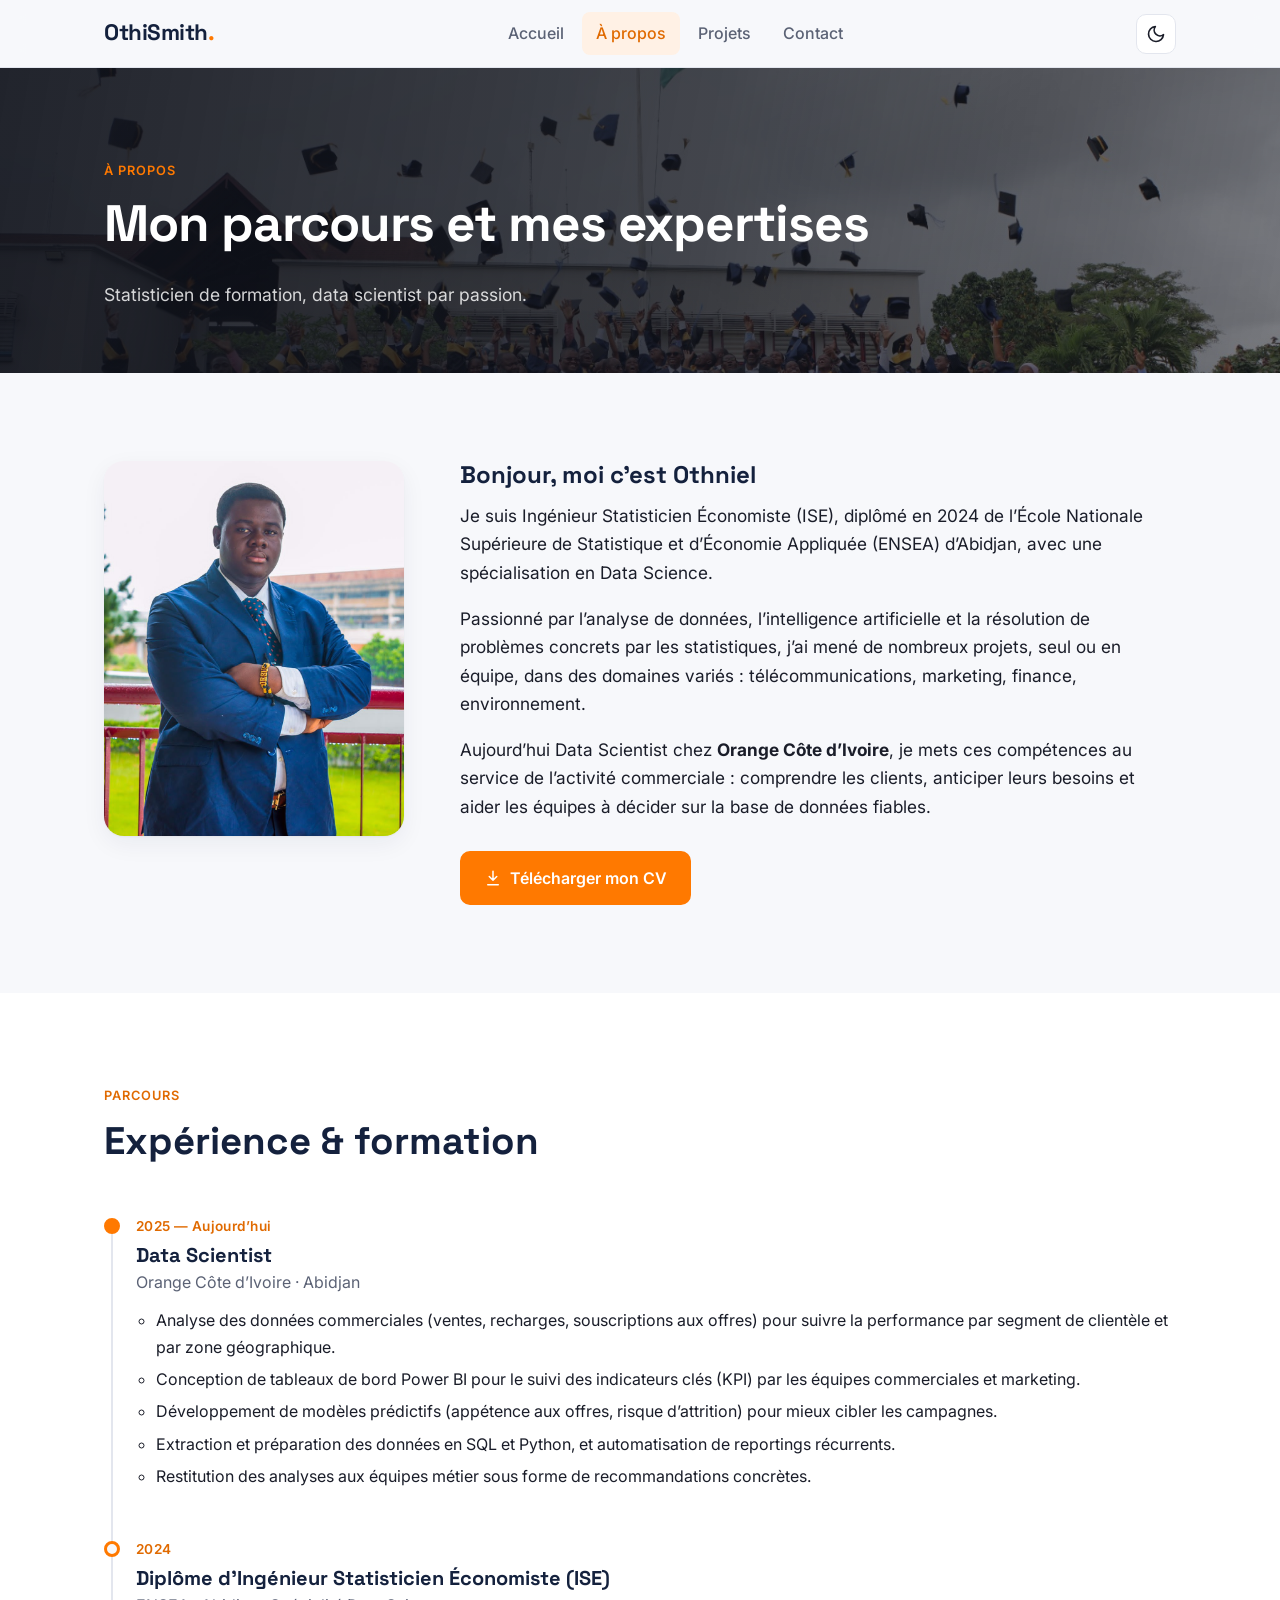
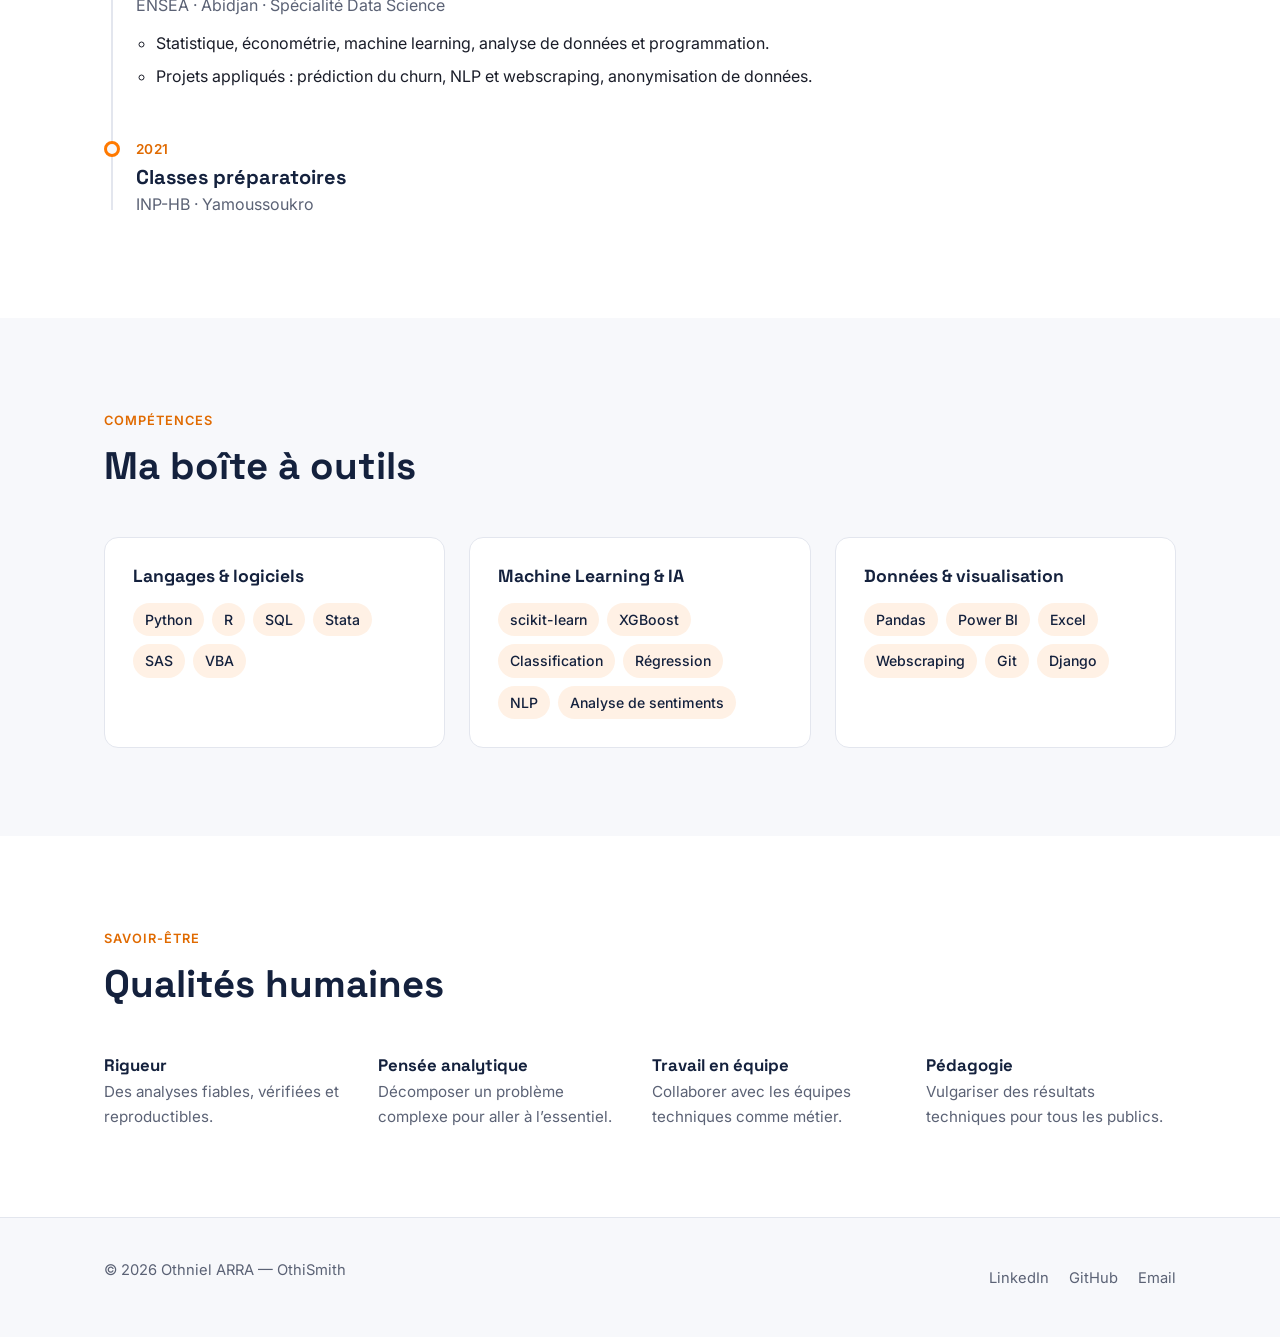
==== commit c8f47d92: "Remet la photo de remise des diplômes en fond des en-têtes Co-Authored-By: Claude Opus 5.5 <noreply@" ====
--- a/about.html
+++ b/about.html
@@ -117,11 +117,6 @@
             <p class="org">INP-HB · Yamoussoukro</p>
           </li>
         </ol>
-
-        <figure class="graduation reveal" style="margin-top: 56px;">
-          <img src="assets/background.jpg" alt="Cérémonie de remise des diplômes de l'ENSEA, lancer de toques" loading="lazy" width="1600" height="1066">
-          <figcaption>Cérémonie de remise des diplômes de l’ENSEA, promotion 2024.</figcaption>
-        </figure>
       </div>
     </section>
 
--- a/style.css
+++ b/style.css
@@ -1,723 +1,727 @@
-/* ==========================================================================
-   Portfolio OthiSmith — feuille de style
-   Les couleurs sont définies en variables : modifier :root suffit pour
-   changer le thème clair, [data-theme="dark"] pour le thème sombre.
-   ========================================================================== */
-
-:root {
-  --bg: #f7f8fb;
-  --bg-alt: #ffffff;
-  --surface: #ffffff;
-  --text: #1a1d29;
-  --text-muted: #5b6275;
-  --border: #e3e6ee;
-  --accent: #ff7900;          /* orange — clin d'œil à Orange CI */
-  --accent-strong: #e06a00;
-  --accent-soft: #fff1e5;
-  --ink: #14213d;             /* bleu nuit pour les titres et le pied de page */
-  --shadow: 0 1px 2px rgba(20, 33, 61, .04), 0 8px 24px rgba(20, 33, 61, .06);
-  --shadow-hover: 0 2px 4px rgba(20, 33, 61, .06), 0 16px 40px rgba(20, 33, 61, .12);
-  --radius: 14px;
-  --header-h: 68px;
-  color-scheme: light;
-}
-
-[data-theme="dark"] {
-  --bg: #0e111a;
-  --bg-alt: #141826;
-  --surface: #181d2d;
-  --text: #e8eaf1;
-  --text-muted: #9aa1b5;
-  --border: #272d40;
-  --accent: #ff8a1f;
-  --accent-strong: #ffa04d;
-  --accent-soft: rgba(255, 138, 31, .12);
-  --ink: #f2f4f8;
-  --shadow: 0 1px 2px rgba(0, 0, 0, .3), 0 8px 24px rgba(0, 0, 0, .25);
-  --shadow-hover: 0 2px 4px rgba(0, 0, 0, .35), 0 16px 40px rgba(0, 0, 0, .4);
-  color-scheme: dark;
-}
-
-/* ---------- Base ---------- */
-*, *::before, *::after { box-sizing: border-box; }
-
-html { scroll-behavior: smooth; }
-
-body {
-  margin: 0;
-  font-family: 'Inter', system-ui, -apple-system, 'Segoe UI', sans-serif;
-  font-size: 1rem;
-  line-height: 1.65;
-  background: var(--bg);
-  color: var(--text);
-  -webkit-font-smoothing: antialiased;
-  transition: background-color .25s ease, color .25s ease;
-}
-
-h1, h2, h3, h4 {
-  font-family: 'Space Grotesk', 'Inter', sans-serif;
-  color: var(--ink);
-  line-height: 1.2;
-  margin: 0 0 .5em;
-}
-
-p { margin: 0 0 1em; }
-a { color: var(--accent-strong); }
-img { max-width: 100%; height: auto; display: block; }
-
-.container {
-  width: 100%;
-  max-width: 1120px;
-  margin: 0 auto;
-  padding: 0 24px;
-}
-
-.section { padding: 88px 0; }
-.section-alt { background: var(--bg-alt); }
-
-.section-head {
-  max-width: 640px;
-  margin-bottom: 48px;
-}
-
-.section-head h2 { font-size: clamp(1.8rem, 3vw, 2.4rem); }
-.section-head p { color: var(--text-muted); font-size: 1.08rem; }
-
-.eyebrow {
-  display: inline-block;
-  font-size: .8rem;
-  font-weight: 600;
-  letter-spacing: .08em;
-  text-transform: uppercase;
-  color: var(--accent-strong);
-  margin-bottom: 12px;
-}
-
-:focus-visible {
-  outline: 3px solid var(--accent);
-  outline-offset: 3px;
-  border-radius: 4px;
-}
-
-.skip-link {
-  position: absolute;
-  left: -9999px;
-  top: 8px;
-  z-index: 2000;
-  background: var(--ink);
-  color: var(--bg);
-  padding: 8px 16px;
-  border-radius: 8px;
-}
-.skip-link:focus { left: 8px; }
-
-/* ---------- En-tête ---------- */
-.site-header {
-  position: sticky;
-  top: 0;
-  z-index: 1000;
-  height: var(--header-h);
-  background: color-mix(in srgb, var(--bg) 85%, transparent);
-  backdrop-filter: saturate(180%) blur(12px);
-  -webkit-backdrop-filter: saturate(180%) blur(12px);
-  border-bottom: 1px solid var(--border);
-}
-
-.nav {
-  display: flex;
-  align-items: center;
-  justify-content: space-between;
-  height: 100%;
-  gap: 24px;
-}
-
-.logo {
-  font-family: 'Space Grotesk', sans-serif;
-  font-weight: 700;
-  font-size: 1.4rem;
-  color: var(--ink);
-  text-decoration: none;
-  letter-spacing: -.02em;
-}
-.logo span { color: var(--accent); }
-
-.nav-links {
-  display: flex;
-  align-items: center;
-  gap: 4px;
-  list-style: none;
-  margin: 0;
-  padding: 0;
-}
-
-.nav-links a {
-  display: block;
-  padding: 8px 14px;
-  border-radius: 8px;
-  color: var(--text-muted);
-  text-decoration: none;
-  font-weight: 500;
-  transition: color .2s ease, background-color .2s ease;
-}
-
-.nav-links a:hover { color: var(--ink); background: var(--accent-soft); }
-.nav-links a[aria-current="page"] { color: var(--accent-strong); background: var(--accent-soft); }
-
-.nav-actions { display: flex; align-items: center; gap: 8px; }
-
-.icon-btn {
-  display: inline-grid;
-  place-items: center;
-  width: 40px;
-  height: 40px;
-  border: 1px solid var(--border);
-  border-radius: 10px;
-  background: var(--surface);
-  color: var(--text);
-  cursor: pointer;
-  transition: border-color .2s ease;
-}
-.icon-btn:hover { border-color: var(--accent); }
-.icon-btn svg { width: 20px; height: 20px; }
-
-.theme-toggle .icon-sun { display: none; }
-[data-theme="dark"] .theme-toggle .icon-sun { display: block; }
-[data-theme="dark"] .theme-toggle .icon-moon { display: none; }
-
-.menu-toggle { display: none; }
-
-/* ---------- Boutons ---------- */
-.btn {
-  display: inline-flex;
-  align-items: center;
-  gap: 8px;
-  padding: 12px 22px;
-  border: 2px solid var(--accent);
-  border-radius: 10px;
-  background: var(--accent);
-  color: #fff;
-  font: inherit;
-  font-weight: 600;
-  text-decoration: none;
-  cursor: pointer;
-  transition: background-color .2s ease, border-color .2s ease, transform .2s ease;
-}
-.btn:hover { background: var(--accent-strong); border-color: var(--accent-strong); transform: translateY(-2px); }
-.btn svg { width: 18px; height: 18px; }
-
-.btn-ghost {
-  background: transparent;
-  color: var(--ink);
-  border-color: var(--border);
-}
-.btn-ghost:hover { background: var(--surface); border-color: var(--ink); }
-
-.btn[disabled] { opacity: .6; cursor: wait; transform: none; }
-
-/* ---------- Hero (accueil) ---------- */
-.hero {
-  position: relative;
-  padding: 72px 0 96px;
-  overflow: hidden;
-}
-
-/* Fond en grille discrète, rappel des graphiques de données */
-.hero::before {
-  content: '';
-  position: absolute;
-  inset: 0;
-  background-image:
-    linear-gradient(var(--border) 1px, transparent 1px),
-    linear-gradient(90deg, var(--border) 1px, transparent 1px);
-  background-size: 48px 48px;
-  mask-image: radial-gradient(ellipse at 70% 40%, #000 10%, transparent 70%);
-  -webkit-mask-image: radial-gradient(ellipse at 70% 40%, #000 10%, transparent 70%);
-  opacity: .6;
-  pointer-events: none;
-}
-
-.hero-grid {
-  position: relative;
-  display: grid;
-  grid-template-columns: 1.25fr 1fr;
-  align-items: center;
-  gap: 64px;
-}
-
-.status-pill {
-  display: inline-flex;
-  align-items: center;
-  gap: 8px;
-  padding: 6px 14px;
-  border: 1px solid var(--border);
-  border-radius: 999px;
-  background: var(--surface);
-  font-size: .88rem;
-  color: var(--text-muted);
-  margin-bottom: 24px;
-}
-.status-pill .dot {
-  width: 8px;
-  height: 8px;
-  border-radius: 50%;
-  background: #22c55e;
-  box-shadow: 0 0 0 4px rgba(34, 197, 94, .18);
-}
-
-.hero h1 {
-  font-size: clamp(2.4rem, 5.5vw, 4rem);
-  letter-spacing: -.03em;
-  margin-bottom: 20px;
-}
-.hero h1 .highlight { color: var(--accent); }
-
-.hero .lead {
-  font-size: clamp(1.05rem, 1.6vw, 1.2rem);
-  color: var(--text-muted);
-  max-width: 560px;
-  margin-bottom: 32px;
-}
-
-.hero-buttons { display: flex; flex-wrap: wrap; gap: 12px; }
-
-.hero-photo {
-  position: relative;
-  justify-self: center;
-  width: min(100%, 380px);
-}
-.hero-photo img {
-  width: 100%;
-  aspect-ratio: 4 / 5;
-  object-fit: cover;
-  object-position: top;
-  border-radius: 24px;
-  box-shadow: var(--shadow-hover);
-}
-.hero-photo::before {
-  content: '';
-  position: absolute;
-  inset: 18px -18px -18px 18px;
-  border: 2px solid var(--accent);
-  border-radius: 24px;
-  z-index: -1;
-}
-
-.photo-badge {
-  position: absolute;
-  left: -24px;
-  bottom: 32px;
-  display: flex;
-  align-items: center;
-  gap: 10px;
-  padding: 12px 16px;
-  background: var(--surface);
-  border: 1px solid var(--border);
-  border-radius: 12px;
-  box-shadow: var(--shadow);
-  font-size: .9rem;
-  line-height: 1.3;
-}
-.photo-badge strong { display: block; color: var(--ink); }
-.photo-badge small { color: var(--text-muted); }
-.photo-badge .badge-icon {
-  display: grid;
-  place-items: center;
-  width: 36px;
-  height: 36px;
-  border-radius: 8px;
-  background: var(--accent);
-  color: #fff;
-  font-weight: 700;
-}
-
-.stats {
-  display: grid;
-  grid-template-columns: repeat(3, 1fr);
-  gap: 16px;
-  margin-top: 48px;
-  max-width: 560px;
-}
-.stats div { border-left: 3px solid var(--accent); padding-left: 14px; }
-.stats strong {
-  display: block;
-  font-family: 'Space Grotesk', sans-serif;
-  font-size: 1.7rem;
-  color: var(--ink);
-  line-height: 1.1;
-}
-.stats span { font-size: .88rem; color: var(--text-muted); }
-
-/* ---------- Cartes génériques ---------- */
-.grid-3 {
-  display: grid;
-  grid-template-columns: repeat(3, 1fr);
-  gap: 24px;
-}
-
-.feature {
-  padding: 28px;
-  background: var(--surface);
-  border: 1px solid var(--border);
-  border-radius: var(--radius);
-  transition: transform .25s ease, box-shadow .25s ease, border-color .25s ease;
-}
-.feature:hover { transform: translateY(-4px); box-shadow: var(--shadow-hover); border-color: transparent; }
-.feature-icon {
-  display: grid;
-  place-items: center;
-  width: 48px;
-  height: 48px;
-  border-radius: 12px;
-  background: var(--accent-soft);
-  color: var(--accent-strong);
-  margin-bottom: 20px;
-}
-.feature-icon svg { width: 24px; height: 24px; }
-.feature h3 { font-size: 1.2rem; }
-.feature p { color: var(--text-muted); margin: 0; }
-
-/* ---------- Bandeau d'appel à l'action ---------- */
-.cta {
-  display: flex;
-  flex-wrap: wrap;
-  align-items: center;
-  justify-content: space-between;
-  gap: 24px;
-  padding: 48px;
-  border-radius: 20px;
-  background: var(--ink);
-  color: var(--bg);
-}
-.cta h2 { color: var(--bg); font-size: clamp(1.5rem, 2.6vw, 2rem); margin-bottom: 6px; }
-.cta p { margin: 0; opacity: .8; }
-
-/* ---------- En-tête des pages secondaires ---------- */
-.page-hero {
-  padding: 72px 0 40px;
-  border-bottom: 1px solid var(--border);
-}
-.page-hero h1 { font-size: clamp(2.2rem, 4.5vw, 3.2rem); letter-spacing: -.02em; }
-.page-hero p { color: var(--text-muted); font-size: 1.1rem; max-width: 640px; margin: 0; }
-
-/* ---------- À propos ---------- */
-.about-grid {
-  display: grid;
-  grid-template-columns: 300px 1fr;
-  gap: 56px;
-  align-items: start;
-}
-.about-photo {
-  width: 100%;
-  aspect-ratio: 4 / 5;
-  object-fit: cover;
-  object-position: top;
-  border-radius: 20px;
-  box-shadow: var(--shadow);
-}
-.about-text p { font-size: 1.08rem; }
-.about-text .btn { margin-top: 12px; }
-
-.graduation {
-  margin: 0;
-  overflow: hidden;
-  border-radius: 20px;
-  border: 1px solid var(--border);
-  background: var(--surface);
-}
-.graduation img { width: 100%; aspect-ratio: 16 / 7; object-fit: cover; }
-.graduation figcaption { padding: 14px 20px; font-size: .92rem; color: var(--text-muted); }
-
-/* Frise chronologique */
-.timeline {
-  position: relative;
-  list-style: none;
-  margin: 0;
-  padding: 0 0 0 32px;
-}
-.timeline::before {
-  content: '';
-  position: absolute;
-  top: 8px;
-  bottom: 8px;
-  left: 7px;
-  width: 2px;
-  background: var(--border);
-}
-.timeline > li { position: relative; padding-bottom: 40px; }
-.timeline > li:last-child { padding-bottom: 0; }
-.timeline > li::before {
-  content: '';
-  position: absolute;
-  left: -32px;
-  top: 6px;
-  width: 16px;
-  height: 16px;
-  border-radius: 50%;
-  background: var(--bg);
-  border: 3px solid var(--accent);
-}
-.timeline > li.current::before { background: var(--accent); }
-
-.timeline-date {
-  font-size: .85rem;
-  font-weight: 600;
-  color: var(--accent-strong);
-  letter-spacing: .03em;
-}
-.timeline h3 { font-size: 1.25rem; margin: 4px 0 2px; }
-.timeline .org { color: var(--text-muted); margin-bottom: 12px; }
-.timeline ul { margin: 0; padding-left: 20px; color: var(--text); }
-.timeline ul li { margin-bottom: 6px; }
-
-/* Compétences */
-.skill-group {
-  padding: 28px;
-  background: var(--surface);
-  border: 1px solid var(--border);
-  border-radius: var(--radius);
-}
-.skill-group h3 { font-size: 1.1rem; margin-bottom: 16px; }
-
-.tags {
-  display: flex;
-  flex-wrap: wrap;
-  gap: 8px;
-  list-style: none;
-  margin: 0;
-  padding: 0;
-}
-.tags li {
-  padding: 5px 12px;
-  border-radius: 999px;
-  background: var(--accent-soft);
-  color: var(--ink);
-  font-size: .88rem;
-  font-weight: 500;
-}
-
-.qualities {
-  display: grid;
-  grid-template-columns: repeat(4, 1fr);
-  gap: 24px;
-}
-.qualities h3 { font-size: 1.05rem; margin-bottom: 4px; }
-.qualities p { color: var(--text-muted); font-size: .95rem; margin: 0; }
-
-/* ---------- Projets ---------- */
-.filter-buttons {
-  display: flex;
-  flex-wrap: wrap;
-  gap: 8px;
-  margin-bottom: 40px;
-}
-.filter-btn {
-  padding: 8px 18px;
-  border: 1px solid var(--border);
-  border-radius: 999px;
-  background: var(--surface);
-  color: var(--text-muted);
-  font: inherit;
-  font-weight: 500;
-  font-size: .95rem;
-  cursor: pointer;
-  transition: all .2s ease;
-}
-.filter-btn:hover { color: var(--ink); border-color: var(--ink); }
-.filter-btn.active { background: var(--ink); border-color: var(--ink); color: var(--bg); }
-
-.project-list {
-  display: grid;
-  grid-template-columns: repeat(auto-fill, minmax(320px, 1fr));
-  gap: 28px;
-}
-
-.card {
-  display: flex;
-  flex-direction: column;
-  overflow: hidden;
-  background: var(--surface);
-  border: 1px solid var(--border);
-  border-radius: var(--radius);
-  transition: transform .25s ease, box-shadow .25s ease;
-  animation: fadeUp .5s ease both;
-}
-.card:hover { transform: translateY(-6px); box-shadow: var(--shadow-hover); }
-.card[hidden] { display: none; }
-
-.card-media { position: relative; background: var(--bg-alt); }
-.card-media img { width: 100%; aspect-ratio: 16 / 10; object-fit: cover; }
-.card-category {
-  position: absolute;
-  top: 12px;
-  left: 12px;
-  padding: 4px 10px;
-  border-radius: 999px;
-  background: rgba(20, 33, 61, .85);
-  color: #fff;
-  font-size: .78rem;
-  font-weight: 600;
-}
-
-.card-body { display: flex; flex-direction: column; flex: 1; padding: 24px; }
-.card-year { font-size: .82rem; color: var(--text-muted); font-weight: 600; }
-.card h3 { font-size: 1.2rem; margin: 4px 0 10px; }
-.card p { color: var(--text-muted); font-size: .96rem; }
-.card .tags { margin-bottom: 20px; }
-.card .tags li { font-size: .8rem; }
-
-.card-link {
-  margin-top: auto;
-  display: inline-flex;
-  align-items: center;
-  gap: 6px;
-  font-weight: 600;
-  color: var(--accent-strong);
-  text-decoration: none;
-}
-.card-link:hover { text-decoration: underline; }
-.card-link svg { width: 18px; height: 18px; }
-.card-note { margin-top: auto; font-size: .88rem; color: var(--text-muted); font-style: italic; }
-
-@keyframes fadeUp {
-  from { opacity: 0; transform: translateY(16px); }
-  to { opacity: 1; transform: translateY(0); }
-}
-
-/* ---------- Contact ---------- */
-.contact-grid {
-  display: grid;
-  grid-template-columns: 1fr 1.3fr;
-  gap: 48px;
-  align-items: start;
-}
-
-.contact-list { list-style: none; margin: 0 0 32px; padding: 0; display: grid; gap: 14px; }
-.contact-list a {
-  display: flex;
-  align-items: center;
-  gap: 14px;
-  padding: 16px 18px;
-  background: var(--surface);
-  border: 1px solid var(--border);
-  border-radius: 12px;
-  color: var(--text);
-  text-decoration: none;
-  transition: border-color .2s ease, transform .2s ease;
-  word-break: break-word;
-}
-.contact-list a:hover { border-color: var(--accent); transform: translateX(4px); }
-.contact-list .feature-icon { margin: 0; flex-shrink: 0; width: 42px; height: 42px; }
-.contact-list small { display: block; color: var(--text-muted); font-size: .82rem; }
-.contact-list strong { font-weight: 600; }
-
-.form-card {
-  padding: 36px;
-  background: var(--surface);
-  border: 1px solid var(--border);
-  border-radius: 20px;
-  box-shadow: var(--shadow);
-}
-.form-card h2 { font-size: 1.5rem; }
-.form-card > p { color: var(--text-muted); }
-
-.form-row { display: grid; grid-template-columns: 1fr 1fr; gap: 16px; }
-.field { margin-bottom: 18px; }
-.field label { display: block; font-weight: 600; font-size: .92rem; margin-bottom: 6px; }
-
-input, textarea {
-  width: 100%;
-  padding: 12px 14px;
-  border: 1px solid var(--border);
-  border-radius: 10px;
-  background: var(--bg);
-  color: var(--text);
-  font: inherit;
-  transition: border-color .2s ease, box-shadow .2s ease;
-}
-textarea { min-height: 150px; resize: vertical; }
-input:focus, textarea:focus {
-  outline: none;
-  border-color: var(--accent);
-  box-shadow: 0 0 0 4px var(--accent-soft);
-}
-
-.hp-field { position: absolute; left: -9999px; }   /* piège anti-spam */
-
-.form-status {
-  margin: 16px 0 0;
-  padding: 12px 16px;
-  border-radius: 10px;
-  font-weight: 500;
-}
-.form-status:empty { display: none; }
-.form-status.success { background: rgba(34, 197, 94, .12); color: #15803d; }
-.form-status.error { background: rgba(239, 68, 68, .12); color: #b91c1c; }
-[data-theme="dark"] .form-status.success { color: #4ade80; }
-[data-theme="dark"] .form-status.error { color: #f87171; }
-
-/* ---------- Pied de page ---------- */
-.site-footer {
-  padding: 40px 0;
-  border-top: 1px solid var(--border);
-  color: var(--text-muted);
-  font-size: .92rem;
-}
-.footer-inner {
-  display: flex;
-  flex-wrap: wrap;
-  align-items: center;
-  justify-content: space-between;
-  gap: 16px;
-}
-.footer-links { display: flex; gap: 20px; }
-.footer-links a { color: var(--text-muted); text-decoration: none; }
-.footer-links a:hover { color: var(--accent-strong); }
-
-/* ---------- Apparition au défilement ---------- */
-.reveal { opacity: 0; transform: translateY(24px); transition: opacity .6s ease, transform .6s ease; }
-.reveal.visible { opacity: 1; transform: none; }
-
-@media (prefers-reduced-motion: reduce) {
-  *, *::before, *::after { animation: none !important; transition: none !important; scroll-behavior: auto !important; }
-  .reveal { opacity: 1; transform: none; }
-}
-
-/* ---------- Responsive ---------- */
-@media (max-width: 960px) {
-  .hero-grid, .about-grid, .contact-grid { grid-template-columns: minmax(0, 1fr); gap: 48px; }
-  .hero-photo { order: -1; width: min(100%, 300px); }
-  .about-photo { max-width: 300px; }
-  .grid-3 { grid-template-columns: 1fr 1fr; }
-  .qualities { grid-template-columns: 1fr 1fr; }
-}
-
-@media (max-width: 720px) {
-  .section { padding: 64px 0; }
-  .container { padding: 0 16px; }
-
-  .menu-toggle { display: inline-grid; }
-  .nav-links {
-    position: absolute;
-    top: var(--header-h);
-    left: 0;
-    right: 0;
-    flex-direction: column;
-    align-items: stretch;
-    gap: 0;
-    padding: 12px 16px 20px;
-    background: var(--bg);
-    border-bottom: 1px solid var(--border);
-    box-shadow: var(--shadow);
-    display: none;
-  }
-  .nav-links.open { display: flex; }
-  .nav-links a { padding: 12px 14px; }
-
-  .hero { padding: 48px 0 64px; }
-  .photo-badge { left: 8px; bottom: 16px; }
-  .grid-3, .qualities, .form-row { grid-template-columns: minmax(0, 1fr); }
-  .stats { gap: 10px; }
-  .stats strong { font-size: 1.35rem; }
-  .cta, .form-card { padding: 28px 22px; }
-  .project-list { grid-template-columns: 1fr; }
-}
+/* ==========================================================================
+   Portfolio OthiSmith — feuille de style
+   Les couleurs sont définies en variables : modifier :root suffit pour
+   changer le thème clair, [data-theme="dark"] pour le thème sombre.
+   ========================================================================== */
+
+:root {
+  --bg: #f7f8fb;
+  --bg-alt: #ffffff;
+  --surface: #ffffff;
+  --text: #1a1d29;
+  --text-muted: #5b6275;
+  --border: #e3e6ee;
+  --accent: #ff7900;          /* orange — clin d'œil à Orange CI */
+  --accent-strong: #e06a00;
+  --accent-soft: #fff1e5;
+  --ink: #14213d;             /* bleu nuit pour les titres et le pied de page */
+  --shadow: 0 1px 2px rgba(20, 33, 61, .04), 0 8px 24px rgba(20, 33, 61, .06);
+  --shadow-hover: 0 2px 4px rgba(20, 33, 61, .06), 0 16px 40px rgba(20, 33, 61, .12);
+  --radius: 14px;
+  --header-h: 68px;
+  color-scheme: light;
+}
+
+[data-theme="dark"] {
+  --bg: #0e111a;
+  --bg-alt: #141826;
+  --surface: #181d2d;
+  --text: #e8eaf1;
+  --text-muted: #9aa1b5;
+  --border: #272d40;
+  --accent: #ff8a1f;
+  --accent-strong: #ffa04d;
+  --accent-soft: rgba(255, 138, 31, .12);
+  --ink: #f2f4f8;
+  --shadow: 0 1px 2px rgba(0, 0, 0, .3), 0 8px 24px rgba(0, 0, 0, .25);
+  --shadow-hover: 0 2px 4px rgba(0, 0, 0, .35), 0 16px 40px rgba(0, 0, 0, .4);
+  color-scheme: dark;
+}
+
+/* ---------- Base ---------- */
+*, *::before, *::after { box-sizing: border-box; }
+
+html { scroll-behavior: smooth; }
+
+body {
+  margin: 0;
+  font-family: 'Inter', system-ui, -apple-system, 'Segoe UI', sans-serif;
+  font-size: 1rem;
+  line-height: 1.65;
+  background: var(--bg);
+  color: var(--text);
+  -webkit-font-smoothing: antialiased;
+  transition: background-color .25s ease, color .25s ease;
+}
+
+h1, h2, h3, h4 {
+  font-family: 'Space Grotesk', 'Inter', sans-serif;
+  color: var(--ink);
+  line-height: 1.2;
+  margin: 0 0 .5em;
+}
+
+p { margin: 0 0 1em; }
+a { color: var(--accent-strong); }
+img { max-width: 100%; height: auto; display: block; }
+
+.container {
+  width: 100%;
+  max-width: 1120px;
+  margin: 0 auto;
+  padding: 0 24px;
+}
+
+.section { padding: 88px 0; }
+.section-alt { background: var(--bg-alt); }
+
+.section-head {
+  max-width: 640px;
+  margin-bottom: 48px;
+}
+
+.section-head h2 { font-size: clamp(1.8rem, 3vw, 2.4rem); }
+.section-head p { color: var(--text-muted); font-size: 1.08rem; }
+
+.eyebrow {
+  display: inline-block;
+  font-size: .8rem;
+  font-weight: 600;
+  letter-spacing: .08em;
+  text-transform: uppercase;
+  color: var(--accent-strong);
+  margin-bottom: 12px;
+}
+
+:focus-visible {
+  outline: 3px solid var(--accent);
+  outline-offset: 3px;
+  border-radius: 4px;
+}
+
+.skip-link {
+  position: absolute;
+  left: -9999px;
+  top: 8px;
+  z-index: 2000;
+  background: var(--ink);
+  color: var(--bg);
+  padding: 8px 16px;
+  border-radius: 8px;
+}
+.skip-link:focus { left: 8px; }
+
+/* ---------- En-tête ---------- */
+.site-header {
+  position: sticky;
+  top: 0;
+  z-index: 1000;
+  height: var(--header-h);
+  background: color-mix(in srgb, var(--bg) 85%, transparent);
+  backdrop-filter: saturate(180%) blur(12px);
+  -webkit-backdrop-filter: saturate(180%) blur(12px);
+  border-bottom: 1px solid var(--border);
+}
+
+.nav {
+  display: flex;
+  align-items: center;
+  justify-content: space-between;
+  height: 100%;
+  gap: 24px;
+}
+
+.logo {
+  font-family: 'Space Grotesk', sans-serif;
+  font-weight: 700;
+  font-size: 1.4rem;
+  color: var(--ink);
+  text-decoration: none;
+  letter-spacing: -.02em;
+}
+.logo span { color: var(--accent); }
+
+.nav-links {
+  display: flex;
+  align-items: center;
+  gap: 4px;
+  list-style: none;
+  margin: 0;
+  padding: 0;
+}
+
+.nav-links a {
+  display: block;
+  padding: 8px 14px;
+  border-radius: 8px;
+  color: var(--text-muted);
+  text-decoration: none;
+  font-weight: 500;
+  transition: color .2s ease, background-color .2s ease;
+}
+
+.nav-links a:hover { color: var(--ink); background: var(--accent-soft); }
+.nav-links a[aria-current="page"] { color: var(--accent-strong); background: var(--accent-soft); }
+
+.nav-actions { display: flex; align-items: center; gap: 8px; }
+
+.icon-btn {
+  display: inline-grid;
+  place-items: center;
+  width: 40px;
+  height: 40px;
+  border: 1px solid var(--border);
+  border-radius: 10px;
+  background: var(--surface);
+  color: var(--text);
+  cursor: pointer;
+  transition: border-color .2s ease;
+}
+.icon-btn:hover { border-color: var(--accent); }
+.icon-btn svg { width: 20px; height: 20px; }
+
+.theme-toggle .icon-sun { display: none; }
+[data-theme="dark"] .theme-toggle .icon-sun { display: block; }
+[data-theme="dark"] .theme-toggle .icon-moon { display: none; }
+
+.menu-toggle { display: none; }
+
+/* ---------- Boutons ---------- */
+.btn {
+  display: inline-flex;
+  align-items: center;
+  gap: 8px;
+  padding: 12px 22px;
+  border: 2px solid var(--accent);
+  border-radius: 10px;
+  background: var(--accent);
+  color: #fff;
+  font: inherit;
+  font-weight: 600;
+  text-decoration: none;
+  cursor: pointer;
+  transition: background-color .2s ease, border-color .2s ease, transform .2s ease;
+}
+.btn:hover { background: var(--accent-strong); border-color: var(--accent-strong); transform: translateY(-2px); }
+.btn svg { width: 18px; height: 18px; }
+
+.btn-ghost {
+  background: transparent;
+  color: var(--ink);
+  border-color: var(--border);
+}
+.btn-ghost:hover { background: var(--surface); border-color: var(--ink); }
+
+.btn[disabled] { opacity: .6; cursor: wait; transform: none; }
+
+/* ---------- Hero (accueil) ---------- */
+/* Photo de fond (remise des diplômes ENSEA) sous un voile sombre */
+.hero,
+.page-hero {
+  position: relative;
+  overflow: hidden;
+  background:
+    linear-gradient(100deg, rgba(14, 17, 26, .92) 0%, rgba(14, 17, 26, .78) 55%, rgba(14, 17, 26, .55) 100%),
+    url('assets/background.jpg') center 30% / cover no-repeat;
+  color: #fff;
+}
+
+.hero { padding: 72px 0 96px; }
+
+.hero h1, .page-hero h1 { color: #fff; }
+.hero .lead, .page-hero p { color: rgba(255, 255, 255, .82); }
+.hero .eyebrow, .page-hero .eyebrow { color: var(--accent); }
+
+.hero .status-pill {
+  background: rgba(255, 255, 255, .1);
+  border-color: rgba(255, 255, 255, .2);
+  color: rgba(255, 255, 255, .9);
+}
+
+.hero .btn-ghost { color: #fff; border-color: rgba(255, 255, 255, .45); }
+.hero .btn-ghost:hover { background: rgba(255, 255, 255, .12); border-color: #fff; }
+
+.hero .stats strong { color: #fff; }
+.hero .stats span { color: rgba(255, 255, 255, .72); }
+
+.hero-grid {
+  position: relative;
+  display: grid;
+  grid-template-columns: 1.25fr 1fr;
+  align-items: center;
+  gap: 64px;
+}
+
+.status-pill {
+  display: inline-flex;
+  align-items: center;
+  gap: 8px;
+  padding: 6px 14px;
+  border: 1px solid var(--border);
+  border-radius: 999px;
+  background: var(--surface);
+  font-size: .88rem;
+  color: var(--text-muted);
+  margin-bottom: 24px;
+}
+.status-pill .dot {
+  width: 8px;
+  height: 8px;
+  border-radius: 50%;
+  background: #22c55e;
+  box-shadow: 0 0 0 4px rgba(34, 197, 94, .18);
+}
+
+.hero h1 {
+  font-size: clamp(2.4rem, 5.5vw, 4rem);
+  letter-spacing: -.03em;
+  margin-bottom: 20px;
+}
+.hero h1 .highlight { color: var(--accent); }
+
+.hero .lead {
+  font-size: clamp(1.05rem, 1.6vw, 1.2rem);
+  max-width: 560px;
+  margin-bottom: 32px;
+}
+
+.hero-buttons { display: flex; flex-wrap: wrap; gap: 12px; }
+
+.hero-photo {
+  position: relative;
+  justify-self: center;
+  width: min(100%, 380px);
+}
+.hero-photo img {
+  width: 100%;
+  aspect-ratio: 4 / 5;
+  object-fit: cover;
+  object-position: top;
+  border-radius: 24px;
+  box-shadow: var(--shadow-hover);
+}
+.hero-photo::before {
+  content: '';
+  position: absolute;
+  inset: 18px -18px -18px 18px;
+  border: 2px solid var(--accent);
+  border-radius: 24px;
+  z-index: -1;
+}
+
+.photo-badge {
+  position: absolute;
+  left: -24px;
+  bottom: 32px;
+  display: flex;
+  align-items: center;
+  gap: 10px;
+  padding: 12px 16px;
+  background: var(--surface);
+  border: 1px solid var(--border);
+  border-radius: 12px;
+  box-shadow: var(--shadow);
+  font-size: .9rem;
+  line-height: 1.3;
+}
+.photo-badge strong { display: block; color: var(--ink); }
+.photo-badge small { color: var(--text-muted); }
+.photo-badge .badge-icon {
+  display: grid;
+  place-items: center;
+  width: 36px;
+  height: 36px;
+  border-radius: 8px;
+  background: var(--accent);
+  color: #fff;
+  font-weight: 700;
+}
+
+.stats {
+  display: grid;
+  grid-template-columns: repeat(3, 1fr);
+  gap: 16px;
+  margin-top: 48px;
+  max-width: 560px;
+}
+.stats div { border-left: 3px solid var(--accent); padding-left: 14px; }
+.stats strong {
+  display: block;
+  font-family: 'Space Grotesk', sans-serif;
+  font-size: 1.7rem;
+  color: var(--ink);
+  line-height: 1.1;
+}
+.stats span { font-size: .88rem; color: var(--text-muted); }
+
+/* ---------- Cartes génériques ---------- */
+.grid-3 {
+  display: grid;
+  grid-template-columns: repeat(3, 1fr);
+  gap: 24px;
+}
+
+.feature {
+  padding: 28px;
+  background: var(--surface);
+  border: 1px solid var(--border);
+  border-radius: var(--radius);
+  transition: transform .25s ease, box-shadow .25s ease, border-color .25s ease;
+}
+.feature:hover { transform: translateY(-4px); box-shadow: var(--shadow-hover); border-color: transparent; }
+.feature-icon {
+  display: grid;
+  place-items: center;
+  width: 48px;
+  height: 48px;
+  border-radius: 12px;
+  background: var(--accent-soft);
+  color: var(--accent-strong);
+  margin-bottom: 20px;
+}
+.feature-icon svg { width: 24px; height: 24px; }
+.feature h3 { font-size: 1.2rem; }
+.feature p { color: var(--text-muted); margin: 0; }
+
+/* ---------- Bandeau d'appel à l'action ---------- */
+.cta {
+  display: flex;
+  flex-wrap: wrap;
+  align-items: center;
+  justify-content: space-between;
+  gap: 24px;
+  padding: 48px;
+  border-radius: 20px;
+  background: var(--ink);
+  color: var(--bg);
+}
+.cta h2 { color: var(--bg); font-size: clamp(1.5rem, 2.6vw, 2rem); margin-bottom: 6px; }
+.cta p { margin: 0; opacity: .8; }
+
+/* ---------- En-tête des pages secondaires ---------- */
+.page-hero { padding: 88px 0 64px; }
+.page-hero h1 { font-size: clamp(2.2rem, 4.5vw, 3.2rem); letter-spacing: -.02em; }
+.page-hero p { font-size: 1.1rem; max-width: 640px; margin: 0; }
+
+/* ---------- À propos ---------- */
+.about-grid {
+  display: grid;
+  grid-template-columns: 300px 1fr;
+  gap: 56px;
+  align-items: start;
+}
+.about-photo {
+  width: 100%;
+  aspect-ratio: 4 / 5;
+  object-fit: cover;
+  object-position: top;
+  border-radius: 20px;
+  box-shadow: var(--shadow);
+}
+.about-text p { font-size: 1.08rem; }
+.about-text .btn { margin-top: 12px; }
+
+.graduation {
+  margin: 0;
+  overflow: hidden;
+  border-radius: 20px;
+  border: 1px solid var(--border);
+  background: var(--surface);
+}
+.graduation img { width: 100%; aspect-ratio: 16 / 7; object-fit: cover; }
+.graduation figcaption { padding: 14px 20px; font-size: .92rem; color: var(--text-muted); }
+
+/* Frise chronologique */
+.timeline {
+  position: relative;
+  list-style: none;
+  margin: 0;
+  padding: 0 0 0 32px;
+}
+.timeline::before {
+  content: '';
+  position: absolute;
+  top: 8px;
+  bottom: 8px;
+  left: 7px;
+  width: 2px;
+  background: var(--border);
+}
+.timeline > li { position: relative; padding-bottom: 40px; }
+.timeline > li:last-child { padding-bottom: 0; }
+.timeline > li::before {
+  content: '';
+  position: absolute;
+  left: -32px;
+  top: 6px;
+  width: 16px;
+  height: 16px;
+  border-radius: 50%;
+  background: var(--bg);
+  border: 3px solid var(--accent);
+}
+.timeline > li.current::before { background: var(--accent); }
+
+.timeline-date {
+  font-size: .85rem;
+  font-weight: 600;
+  color: var(--accent-strong);
+  letter-spacing: .03em;
+}
+.timeline h3 { font-size: 1.25rem; margin: 4px 0 2px; }
+.timeline .org { color: var(--text-muted); margin-bottom: 12px; }
+.timeline ul { margin: 0; padding-left: 20px; color: var(--text); }
+.timeline ul li { margin-bottom: 6px; }
+
+/* Compétences */
+.skill-group {
+  padding: 28px;
+  background: var(--surface);
+  border: 1px solid var(--border);
+  border-radius: var(--radius);
+}
+.skill-group h3 { font-size: 1.1rem; margin-bottom: 16px; }
+
+.tags {
+  display: flex;
+  flex-wrap: wrap;
+  gap: 8px;
+  list-style: none;
+  margin: 0;
+  padding: 0;
+}
+.tags li {
+  padding: 5px 12px;
+  border-radius: 999px;
+  background: var(--accent-soft);
+  color: var(--ink);
+  font-size: .88rem;
+  font-weight: 500;
+}
+
+.qualities {
+  display: grid;
+  grid-template-columns: repeat(4, 1fr);
+  gap: 24px;
+}
+.qualities h3 { font-size: 1.05rem; margin-bottom: 4px; }
+.qualities p { color: var(--text-muted); font-size: .95rem; margin: 0; }
+
+/* ---------- Projets ---------- */
+.filter-buttons {
+  display: flex;
+  flex-wrap: wrap;
+  gap: 8px;
+  margin-bottom: 40px;
+}
+.filter-btn {
+  padding: 8px 18px;
+  border: 1px solid var(--border);
+  border-radius: 999px;
+  background: var(--surface);
+  color: var(--text-muted);
+  font: inherit;
+  font-weight: 500;
+  font-size: .95rem;
+  cursor: pointer;
+  transition: all .2s ease;
+}
+.filter-btn:hover { color: var(--ink); border-color: var(--ink); }
+.filter-btn.active { background: var(--ink); border-color: var(--ink); color: var(--bg); }
+
+.project-list {
+  display: grid;
+  grid-template-columns: repeat(auto-fill, minmax(320px, 1fr));
+  gap: 28px;
+}
+
+.card {
+  display: flex;
+  flex-direction: column;
+  overflow: hidden;
+  background: var(--surface);
+  border: 1px solid var(--border);
+  border-radius: var(--radius);
+  transition: transform .25s ease, box-shadow .25s ease;
+  animation: fadeUp .5s ease both;
+}
+.card:hover { transform: translateY(-6px); box-shadow: var(--shadow-hover); }
+.card[hidden] { display: none; }
+
+.card-media { position: relative; background: var(--bg-alt); }
+.card-media img { width: 100%; aspect-ratio: 16 / 10; object-fit: cover; }
+.card-category {
+  position: absolute;
+  top: 12px;
+  left: 12px;
+  padding: 4px 10px;
+  border-radius: 999px;
+  background: rgba(20, 33, 61, .85);
+  color: #fff;
+  font-size: .78rem;
+  font-weight: 600;
+}
+
+.card-body { display: flex; flex-direction: column; flex: 1; padding: 24px; }
+.card-year { font-size: .82rem; color: var(--text-muted); font-weight: 600; }
+.card h3 { font-size: 1.2rem; margin: 4px 0 10px; }
+.card p { color: var(--text-muted); font-size: .96rem; }
+.card .tags { margin-bottom: 20px; }
+.card .tags li { font-size: .8rem; }
+
+.card-link {
+  margin-top: auto;
+  display: inline-flex;
+  align-items: center;
+  gap: 6px;
+  font-weight: 600;
+  color: var(--accent-strong);
+  text-decoration: none;
+}
+.card-link:hover { text-decoration: underline; }
+.card-link svg { width: 18px; height: 18px; }
+.card-note { margin-top: auto; font-size: .88rem; color: var(--text-muted); font-style: italic; }
+
+@keyframes fadeUp {
+  from { opacity: 0; transform: translateY(16px); }
+  to { opacity: 1; transform: translateY(0); }
+}
+
+/* ---------- Contact ---------- */
+.contact-grid {
+  display: grid;
+  grid-template-columns: 1fr 1.3fr;
+  gap: 48px;
+  align-items: start;
+}
+
+.contact-list { list-style: none; margin: 0 0 32px; padding: 0; display: grid; gap: 14px; }
+.contact-list a {
+  display: flex;
+  align-items: center;
+  gap: 14px;
+  padding: 16px 18px;
+  background: var(--surface);
+  border: 1px solid var(--border);
+  border-radius: 12px;
+  color: var(--text);
+  text-decoration: none;
+  transition: border-color .2s ease, transform .2s ease;
+  word-break: break-word;
+}
+.contact-list a:hover { border-color: var(--accent); transform: translateX(4px); }
+.contact-list .feature-icon { margin: 0; flex-shrink: 0; width: 42px; height: 42px; }
+.contact-list small { display: block; color: var(--text-muted); font-size: .82rem; }
+.contact-list strong { font-weight: 600; }
+
+.form-card {
+  padding: 36px;
+  background: var(--surface);
+  border: 1px solid var(--border);
+  border-radius: 20px;
+  box-shadow: var(--shadow);
+}
+.form-card h2 { font-size: 1.5rem; }
+.form-card > p { color: var(--text-muted); }
+
+.form-row { display: grid; grid-template-columns: 1fr 1fr; gap: 16px; }
+.field { margin-bottom: 18px; }
+.field label { display: block; font-weight: 600; font-size: .92rem; margin-bottom: 6px; }
+
+input, textarea {
+  width: 100%;
+  padding: 12px 14px;
+  border: 1px solid var(--border);
+  border-radius: 10px;
+  background: var(--bg);
+  color: var(--text);
+  font: inherit;
+  transition: border-color .2s ease, box-shadow .2s ease;
+}
+textarea { min-height: 150px; resize: vertical; }
+input:focus, textarea:focus {
+  outline: none;
+  border-color: var(--accent);
+  box-shadow: 0 0 0 4px var(--accent-soft);
+}
+
+.hp-field { position: absolute; left: -9999px; }   /* piège anti-spam */
+
+.form-status {
+  margin: 16px 0 0;
+  padding: 12px 16px;
+  border-radius: 10px;
+  font-weight: 500;
+}
+.form-status:empty { display: none; }
+.form-status.success { background: rgba(34, 197, 94, .12); color: #15803d; }
+.form-status.error { background: rgba(239, 68, 68, .12); color: #b91c1c; }
+[data-theme="dark"] .form-status.success { color: #4ade80; }
+[data-theme="dark"] .form-status.error { color: #f87171; }
+
+/* ---------- Pied de page ---------- */
+.site-footer {
+  padding: 40px 0;
+  border-top: 1px solid var(--border);
+  color: var(--text-muted);
+  font-size: .92rem;
+}
+.footer-inner {
+  display: flex;
+  flex-wrap: wrap;
+  align-items: center;
+  justify-content: space-between;
+  gap: 16px;
+}
+.footer-links { display: flex; gap: 20px; }
+.footer-links a { color: var(--text-muted); text-decoration: none; }
+.footer-links a:hover { color: var(--accent-strong); }
+
+/* ---------- Apparition au défilement ---------- */
+.reveal { opacity: 0; transform: translateY(24px); transition: opacity .6s ease, transform .6s ease; }
+.reveal.visible { opacity: 1; transform: none; }
+
+@media (prefers-reduced-motion: reduce) {
+  *, *::before, *::after { animation: none !important; transition: none !important; scroll-behavior: auto !important; }
+  .reveal { opacity: 1; transform: none; }
+}
+
+/* ---------- Responsive ---------- */
+@media (max-width: 960px) {
+  .hero-grid, .about-grid, .contact-grid { grid-template-columns: minmax(0, 1fr); gap: 48px; }
+  .hero-photo { order: -1; width: min(100%, 300px); }
+  .about-photo { max-width: 300px; }
+  .grid-3 { grid-template-columns: 1fr 1fr; }
+  .qualities { grid-template-columns: 1fr 1fr; }
+}
+
+@media (max-width: 720px) {
+  .section { padding: 64px 0; }
+  .container { padding: 0 16px; }
+
+  .menu-toggle { display: inline-grid; }
+  .nav-links {
+    position: absolute;
+    top: var(--header-h);
+    left: 0;
+    right: 0;
+    flex-direction: column;
+    align-items: stretch;
+    gap: 0;
+    padding: 12px 16px 20px;
+    background: var(--bg);
+    border-bottom: 1px solid var(--border);
+    box-shadow: var(--shadow);
+    display: none;
+  }
+  .nav-links.open { display: flex; }
+  .nav-links a { padding: 12px 14px; }
+
+  .hero { padding: 48px 0 64px; }
+  .photo-badge { left: 8px; bottom: 16px; }
+  .grid-3, .qualities, .form-row { grid-template-columns: minmax(0, 1fr); }
+  .stats { gap: 10px; }
+  .stats strong { font-size: 1.35rem; }
+  .cta, .form-card { padding: 28px 22px; }
+  .project-list { grid-template-columns: 1fr; }
+}
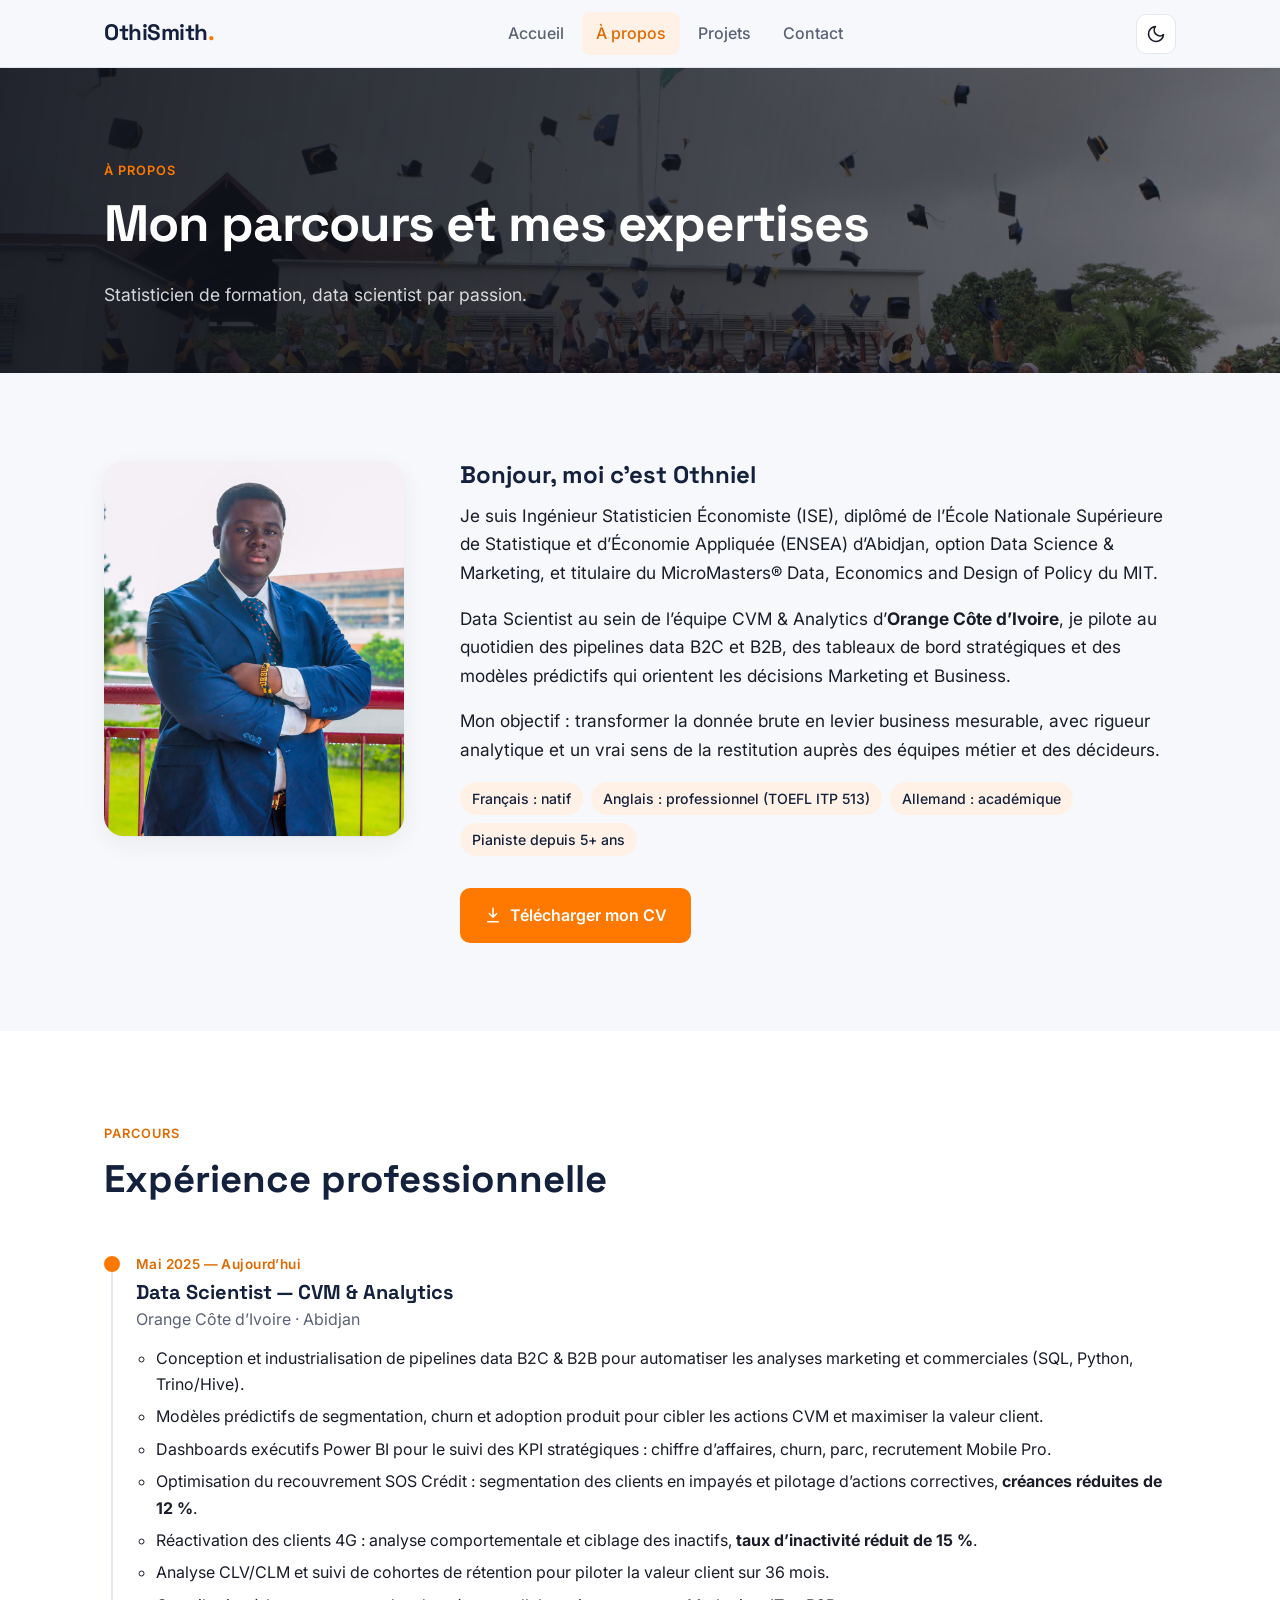
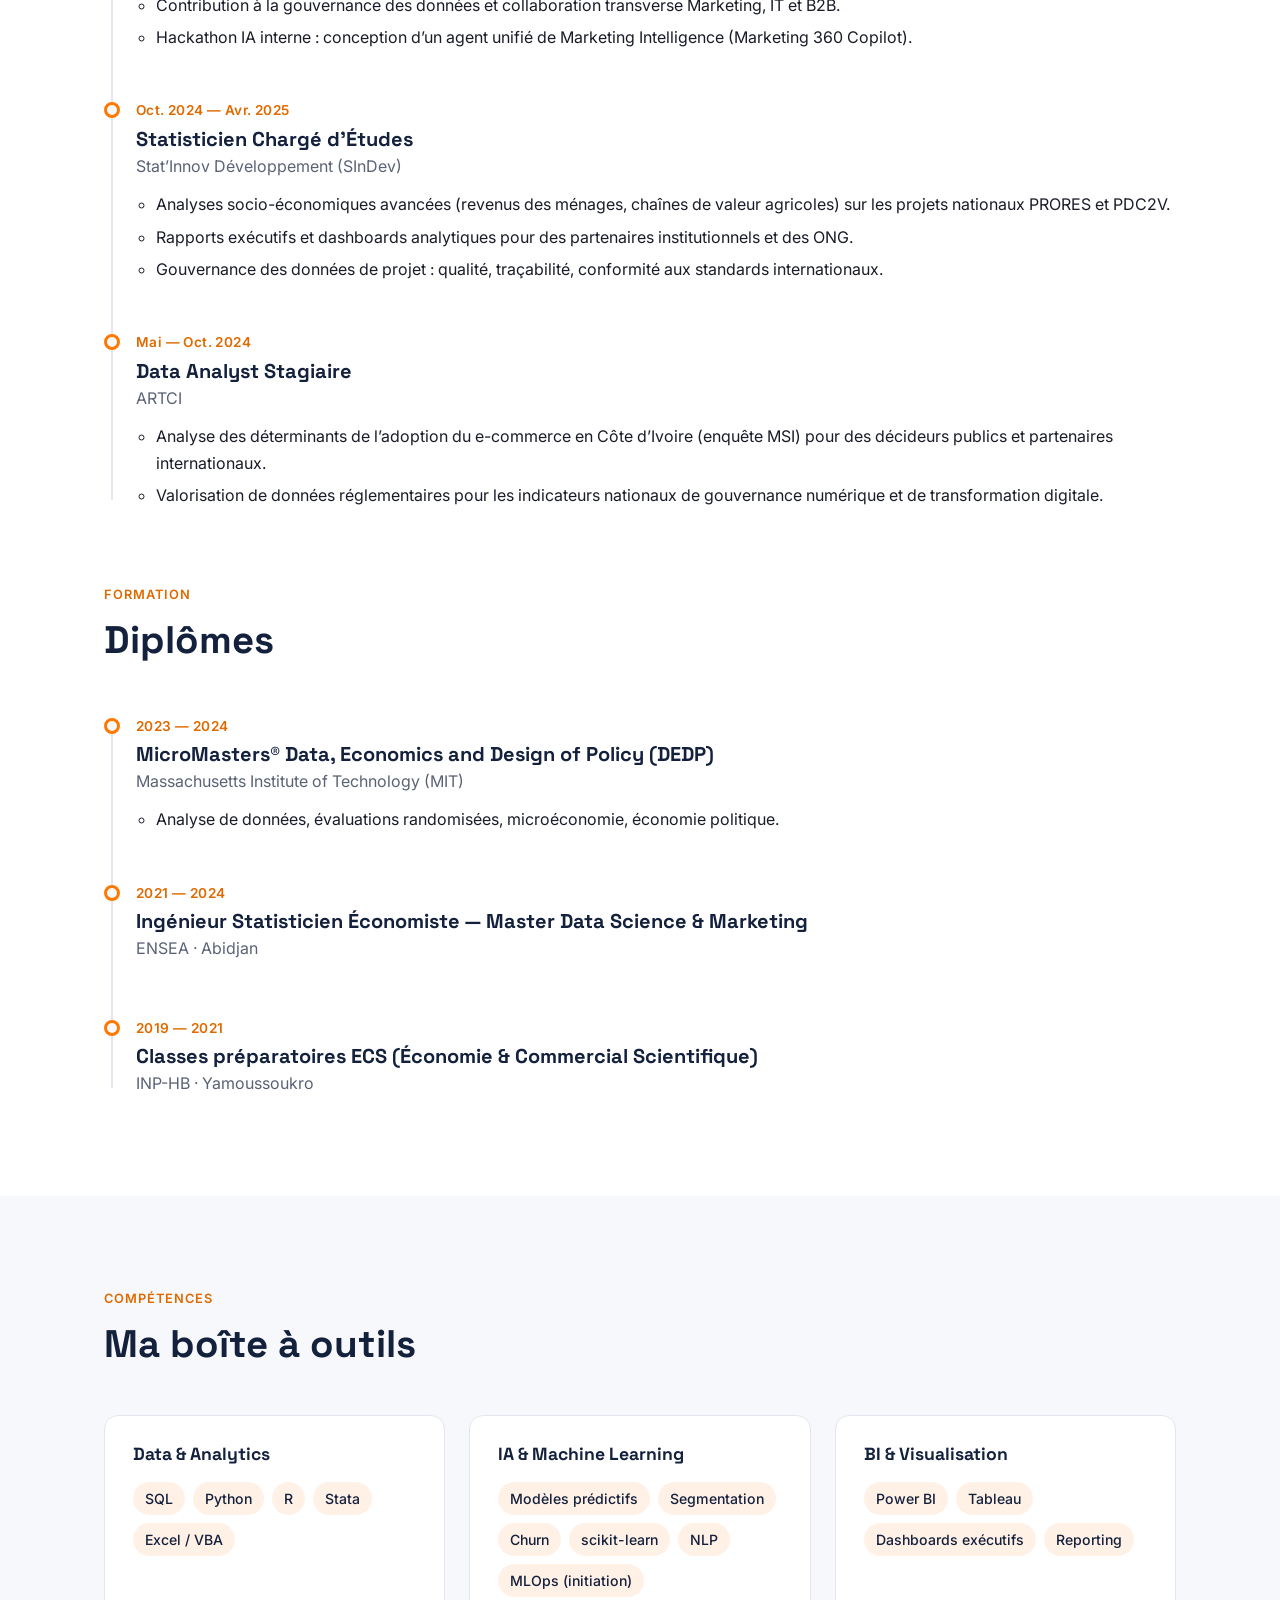
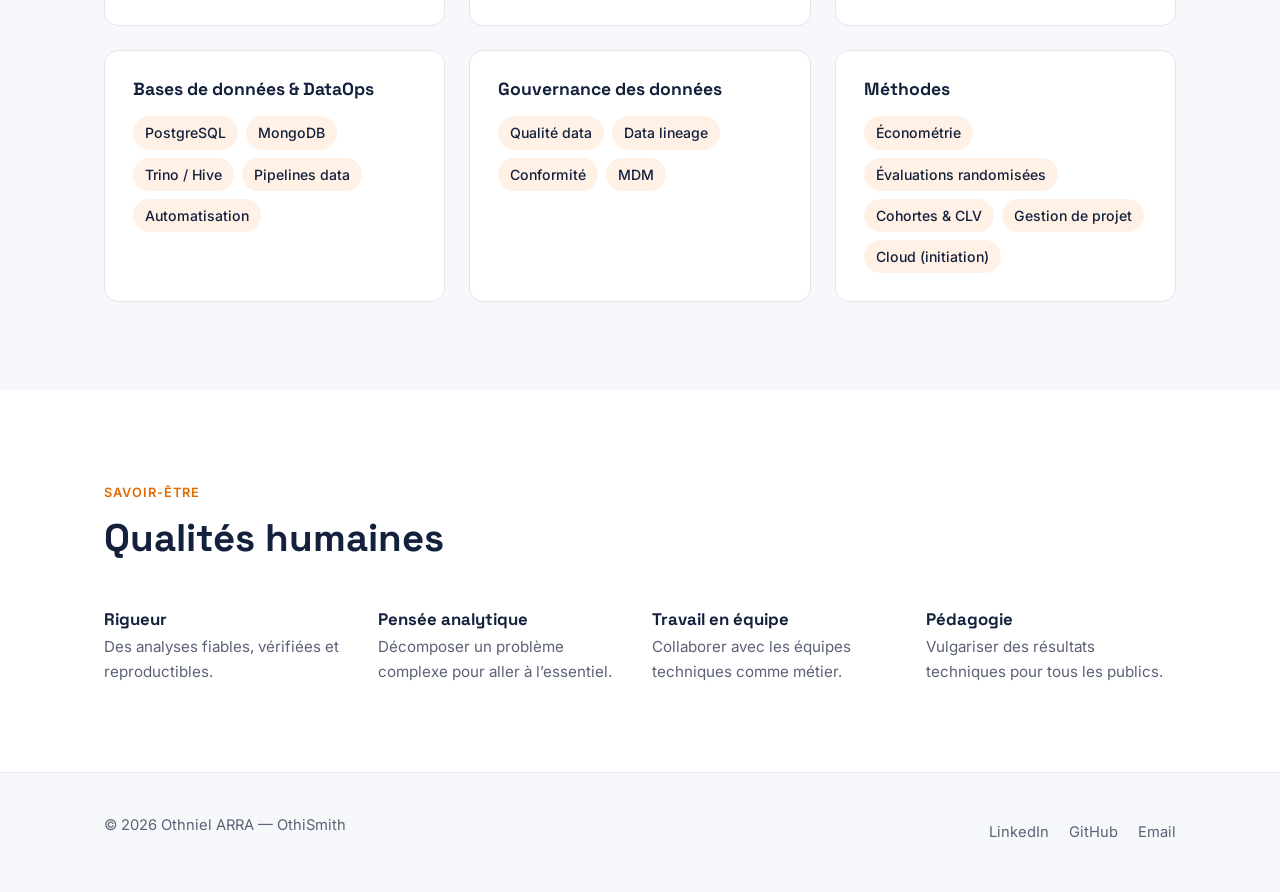
==== commit 6dd13184: "Nouveau CV et contenu aligné sur le parcours réel - Remplace le CV PDF par la version à jour - À pro" ====
--- a/about.html
+++ b/about.html
@@ -60,19 +60,22 @@
         <div class="about-text">
           <h2>Bonjour, moi c’est Othniel</h2>
           <p>
-            Je suis Ingénieur Statisticien Économiste (ISE), diplômé en 2024 de l’École Nationale Supérieure
-            de Statistique et d’Économie Appliquée (ENSEA) d’Abidjan, avec une spécialisation en Data Science.
+            Je suis Ingénieur Statisticien Économiste (ISE), diplômé de l’École Nationale Supérieure de Statistique
+            et d’Économie Appliquée (ENSEA) d’Abidjan, option Data Science &amp; Marketing, et titulaire du
+            MicroMasters® Data, Economics and Design of Policy du MIT.
           </p>
           <p>
-            Passionné par l’analyse de données, l’intelligence artificielle et la résolution de problèmes concrets
-            par les statistiques, j’ai mené de nombreux projets, seul ou en équipe, dans des domaines variés :
-            télécommunications, marketing, finance, environnement.
+            Data Scientist au sein de l’équipe CVM &amp; Analytics d’<strong>Orange Côte d’Ivoire</strong>, je pilote
+            au quotidien des pipelines data B2C et B2B, des tableaux de bord stratégiques et des modèles prédictifs
+            qui orientent les décisions Marketing et Business.
           </p>
           <p>
-            Aujourd’hui Data Scientist chez <strong>Orange Côte d’Ivoire</strong>, je mets ces compétences au service
-            de l’activité commerciale : comprendre les clients, anticiper leurs besoins et aider les équipes à décider
-            sur la base de données fiables.
+            Mon objectif : transformer la donnée brute en levier business mesurable, avec rigueur analytique
+            et un vrai sens de la restitution auprès des équipes métier et des décideurs.
           </p>
+          <ul class="tags" style="margin: 8px 0 20px;">
+            <li>Français : natif</li><li>Anglais : professionnel (TOEFL ITP 513)</li><li>Allemand : académique</li><li>Pianiste depuis 5+ ans</li>
+          </ul>
           <a href="assets/CV_Othniel_ARRA.pdf" class="btn" download>
             <svg viewBox="0 0 24 24" fill="none" stroke="currentColor" stroke-width="2" stroke-linecap="round" stroke-linejoin="round"><path d="M12 3v12M7 10l5 5 5-5M5 21h14"/></svg>
             Télécharger mon CV
@@ -85,35 +88,68 @@
       <div class="container">
         <div class="section-head reveal">
           <span class="eyebrow">Parcours</span>
-          <h2>Expérience & formation</h2>
+          <h2>Expérience professionnelle</h2>
         </div>
 
         <ol class="timeline">
-          <!-- Missions Orange CI : à adapter selon tes tâches réelles -->
           <li class="current reveal">
-            <span class="timeline-date">2025 — Aujourd’hui</span>
-            <h3>Data Scientist</h3>
+            <span class="timeline-date">Mai 2025 — Aujourd’hui</span>
+            <h3>Data Scientist — CVM &amp; Analytics</h3>
             <p class="org">Orange Côte d’Ivoire · Abidjan</p>
             <ul>
-              <li>Analyse des données commerciales (ventes, recharges, souscriptions aux offres) pour suivre la performance par segment de clientèle et par zone géographique.</li>
-              <li>Conception de tableaux de bord Power BI pour le suivi des indicateurs clés (KPI) par les équipes commerciales et marketing.</li>
-              <li>Développement de modèles prédictifs (appétence aux offres, risque d’attrition) pour mieux cibler les campagnes.</li>
-              <li>Extraction et préparation des données en SQL et Python, et automatisation de reportings récurrents.</li>
-              <li>Restitution des analyses aux équipes métier sous forme de recommandations concrètes.</li>
-            </ul>
-          </li>
-          <li class="reveal">
-            <span class="timeline-date">2024</span>
-            <h3>Diplôme d’Ingénieur Statisticien Économiste (ISE)</h3>
-            <p class="org">ENSEA · Abidjan · Spécialité Data Science</p>
-            <ul>
-              <li>Statistique, économétrie, machine learning, analyse de données et programmation.</li>
-              <li>Projets appliqués : prédiction du churn, NLP et webscraping, anonymisation de données.</li>
-            </ul>
-          </li>
-          <li class="reveal">
-            <span class="timeline-date">2021</span>
-            <h3>Classes préparatoires</h3>
+              <li>Conception et industrialisation de pipelines data B2C &amp; B2B pour automatiser les analyses marketing et commerciales (SQL, Python, Trino/Hive).</li>
+              <li>Modèles prédictifs de segmentation, churn et adoption produit pour cibler les actions CVM et maximiser la valeur client.</li>
+              <li>Dashboards exécutifs Power BI pour le suivi des KPI stratégiques : chiffre d’affaires, churn, parc, recrutement Mobile Pro.</li>
+              <li>Optimisation du recouvrement SOS Crédit : segmentation des clients en impayés et pilotage d’actions correctives, <strong>créances réduites de 12&nbsp;%</strong>.</li>
+              <li>Réactivation des clients 4G : analyse comportementale et ciblage des inactifs, <strong>taux d’inactivité réduit de 15&nbsp;%</strong>.</li>
+              <li>Analyse CLV/CLM et suivi de cohortes de rétention pour piloter la valeur client sur 36 mois.</li>
+              <li>Contribution à la gouvernance des données et collaboration transverse Marketing, IT et B2B.</li>
+              <li>Hackathon IA interne : conception d’un agent unifié de Marketing Intelligence (Marketing 360 Copilot).</li>
+            </ul>
+          </li>
+          <li class="reveal">
+            <span class="timeline-date">Oct. 2024 — Avr. 2025</span>
+            <h3>Statisticien Chargé d’Études</h3>
+            <p class="org">Stat’Innov Développement (SInDev)</p>
+            <ul>
+              <li>Analyses socio-économiques avancées (revenus des ménages, chaînes de valeur agricoles) sur les projets nationaux PRORES et PDC2V.</li>
+              <li>Rapports exécutifs et dashboards analytiques pour des partenaires institutionnels et des ONG.</li>
+              <li>Gouvernance des données de projet : qualité, traçabilité, conformité aux standards internationaux.</li>
+            </ul>
+          </li>
+          <li class="reveal">
+            <span class="timeline-date">Mai — Oct. 2024</span>
+            <h3>Data Analyst Stagiaire</h3>
+            <p class="org">ARTCI</p>
+            <ul>
+              <li>Analyse des déterminants de l’adoption du e-commerce en Côte d’Ivoire (enquête MSI) pour des décideurs publics et partenaires internationaux.</li>
+              <li>Valorisation de données réglementaires pour les indicateurs nationaux de gouvernance numérique et de transformation digitale.</li>
+            </ul>
+          </li>
+        </ol>
+
+        <div class="section-head reveal" style="margin-top: 72px;">
+          <span class="eyebrow">Formation</span>
+          <h2>Diplômes</h2>
+        </div>
+
+        <ol class="timeline">
+          <li class="reveal">
+            <span class="timeline-date">2023 — 2024</span>
+            <h3>MicroMasters® Data, Economics and Design of Policy (DEDP)</h3>
+            <p class="org">Massachusetts Institute of Technology (MIT)</p>
+            <ul>
+              <li>Analyse de données, évaluations randomisées, microéconomie, économie politique.</li>
+            </ul>
+          </li>
+          <li class="reveal">
+            <span class="timeline-date">2021 — 2024</span>
+            <h3>Ingénieur Statisticien Économiste — Master Data Science &amp; Marketing</h3>
+            <p class="org">ENSEA · Abidjan</p>
+          </li>
+          <li class="reveal">
+            <span class="timeline-date">2019 — 2021</span>
+            <h3>Classes préparatoires ECS (Économie &amp; Commercial Scientifique)</h3>
             <p class="org">INP-HB · Yamoussoukro</p>
           </li>
         </ol>
@@ -128,21 +164,39 @@
         </div>
         <div class="grid-3">
           <div class="skill-group reveal">
-            <h3>Langages & logiciels</h3>
-            <ul class="tags">
-              <li>Python</li><li>R</li><li>SQL</li><li>Stata</li><li>SAS</li><li>VBA</li>
-            </ul>
-          </div>
-          <div class="skill-group reveal">
-            <h3>Machine Learning & IA</h3>
-            <ul class="tags">
-              <li>scikit-learn</li><li>XGBoost</li><li>Classification</li><li>Régression</li><li>NLP</li><li>Analyse de sentiments</li>
-            </ul>
-          </div>
-          <div class="skill-group reveal">
-            <h3>Données & visualisation</h3>
-            <ul class="tags">
-              <li>Pandas</li><li>Power BI</li><li>Excel</li><li>Webscraping</li><li>Git</li><li>Django</li>
+            <h3>Data & Analytics</h3>
+            <ul class="tags">
+              <li>SQL</li><li>Python</li><li>R</li><li>Stata</li><li>Excel / VBA</li>
+            </ul>
+          </div>
+          <div class="skill-group reveal">
+            <h3>IA & Machine Learning</h3>
+            <ul class="tags">
+              <li>Modèles prédictifs</li><li>Segmentation</li><li>Churn</li><li>scikit-learn</li><li>NLP</li><li>MLOps (initiation)</li>
+            </ul>
+          </div>
+          <div class="skill-group reveal">
+            <h3>BI & Visualisation</h3>
+            <ul class="tags">
+              <li>Power BI</li><li>Tableau</li><li>Dashboards exécutifs</li><li>Reporting</li>
+            </ul>
+          </div>
+          <div class="skill-group reveal">
+            <h3>Bases de données & DataOps</h3>
+            <ul class="tags">
+              <li>PostgreSQL</li><li>MongoDB</li><li>Trino / Hive</li><li>Pipelines data</li><li>Automatisation</li>
+            </ul>
+          </div>
+          <div class="skill-group reveal">
+            <h3>Gouvernance des données</h3>
+            <ul class="tags">
+              <li>Qualité data</li><li>Data lineage</li><li>Conformité</li><li>MDM</li>
+            </ul>
+          </div>
+          <div class="skill-group reveal">
+            <h3>Méthodes</h3>
+            <ul class="tags">
+              <li>Économétrie</li><li>Évaluations randomisées</li><li>Cohortes &amp; CLV</li><li>Gestion de projet</li><li>Cloud (initiation)</li>
             </ul>
           </div>
         </div>
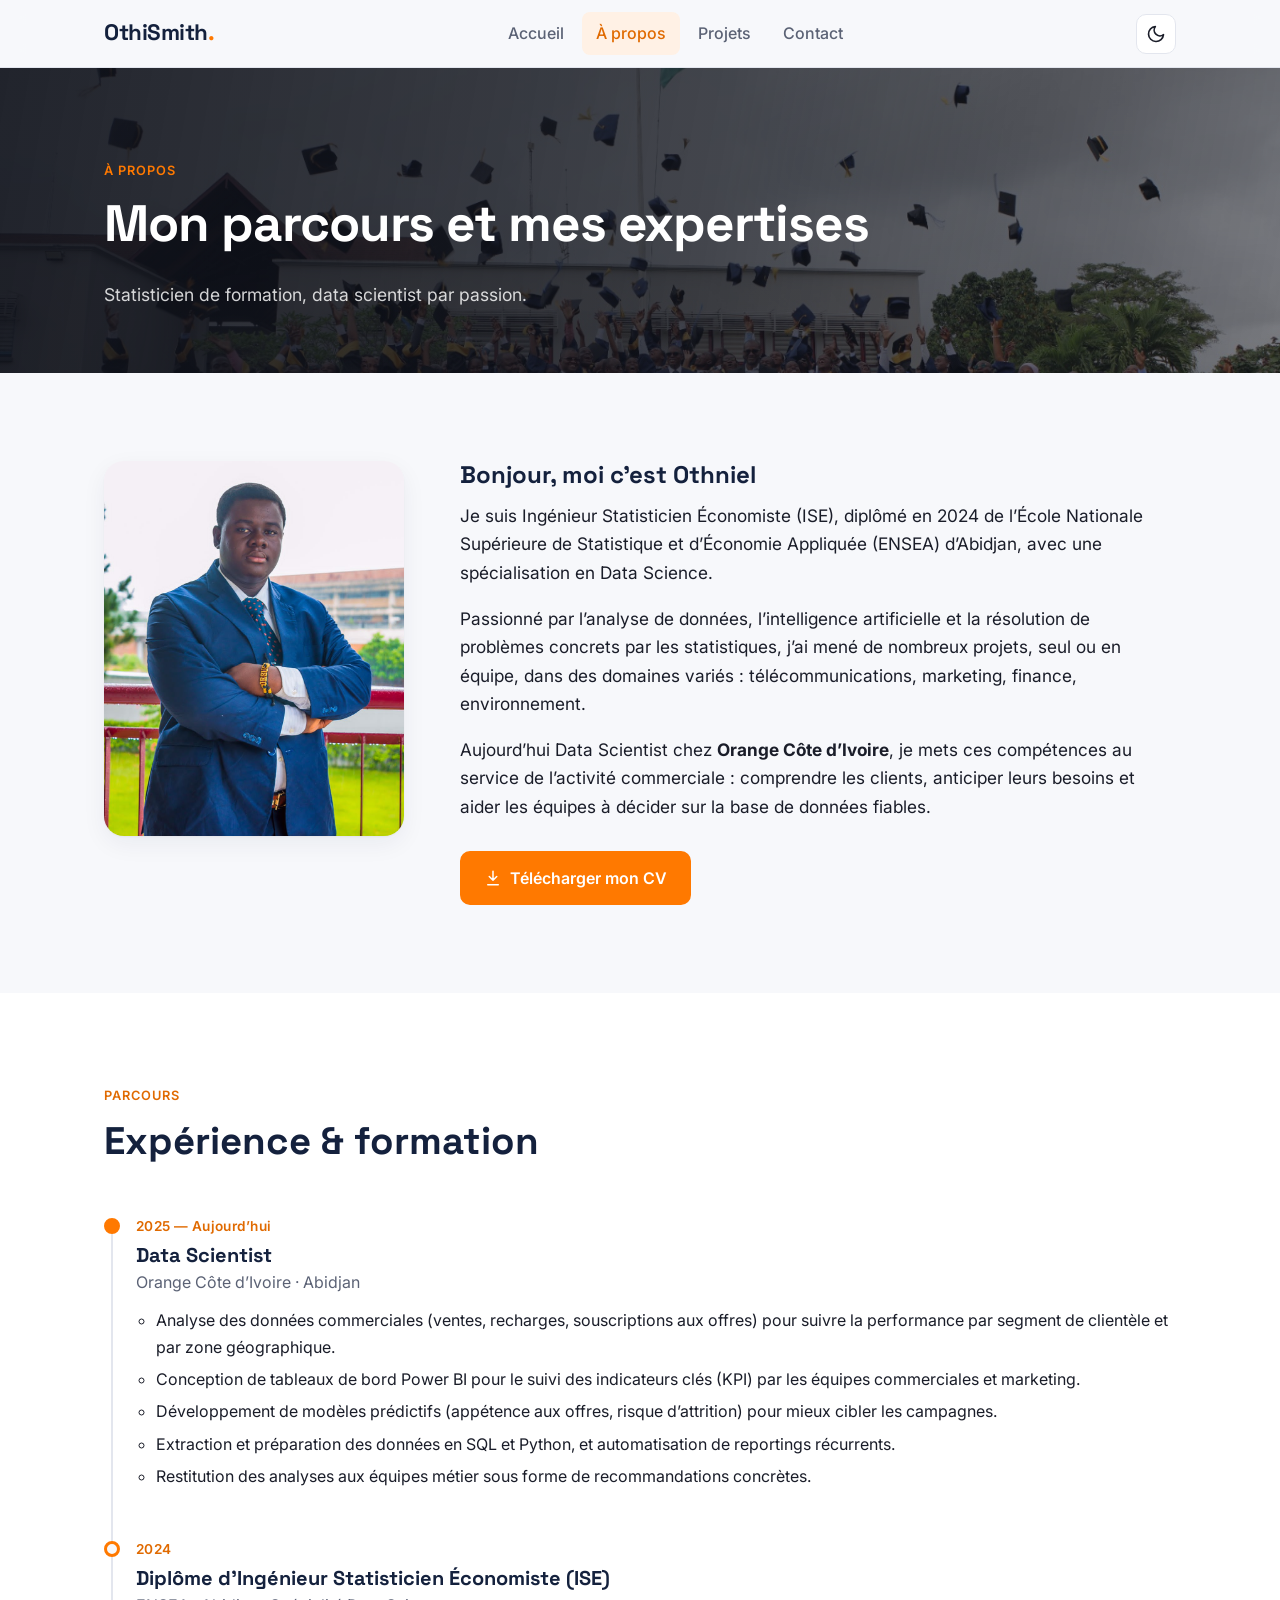
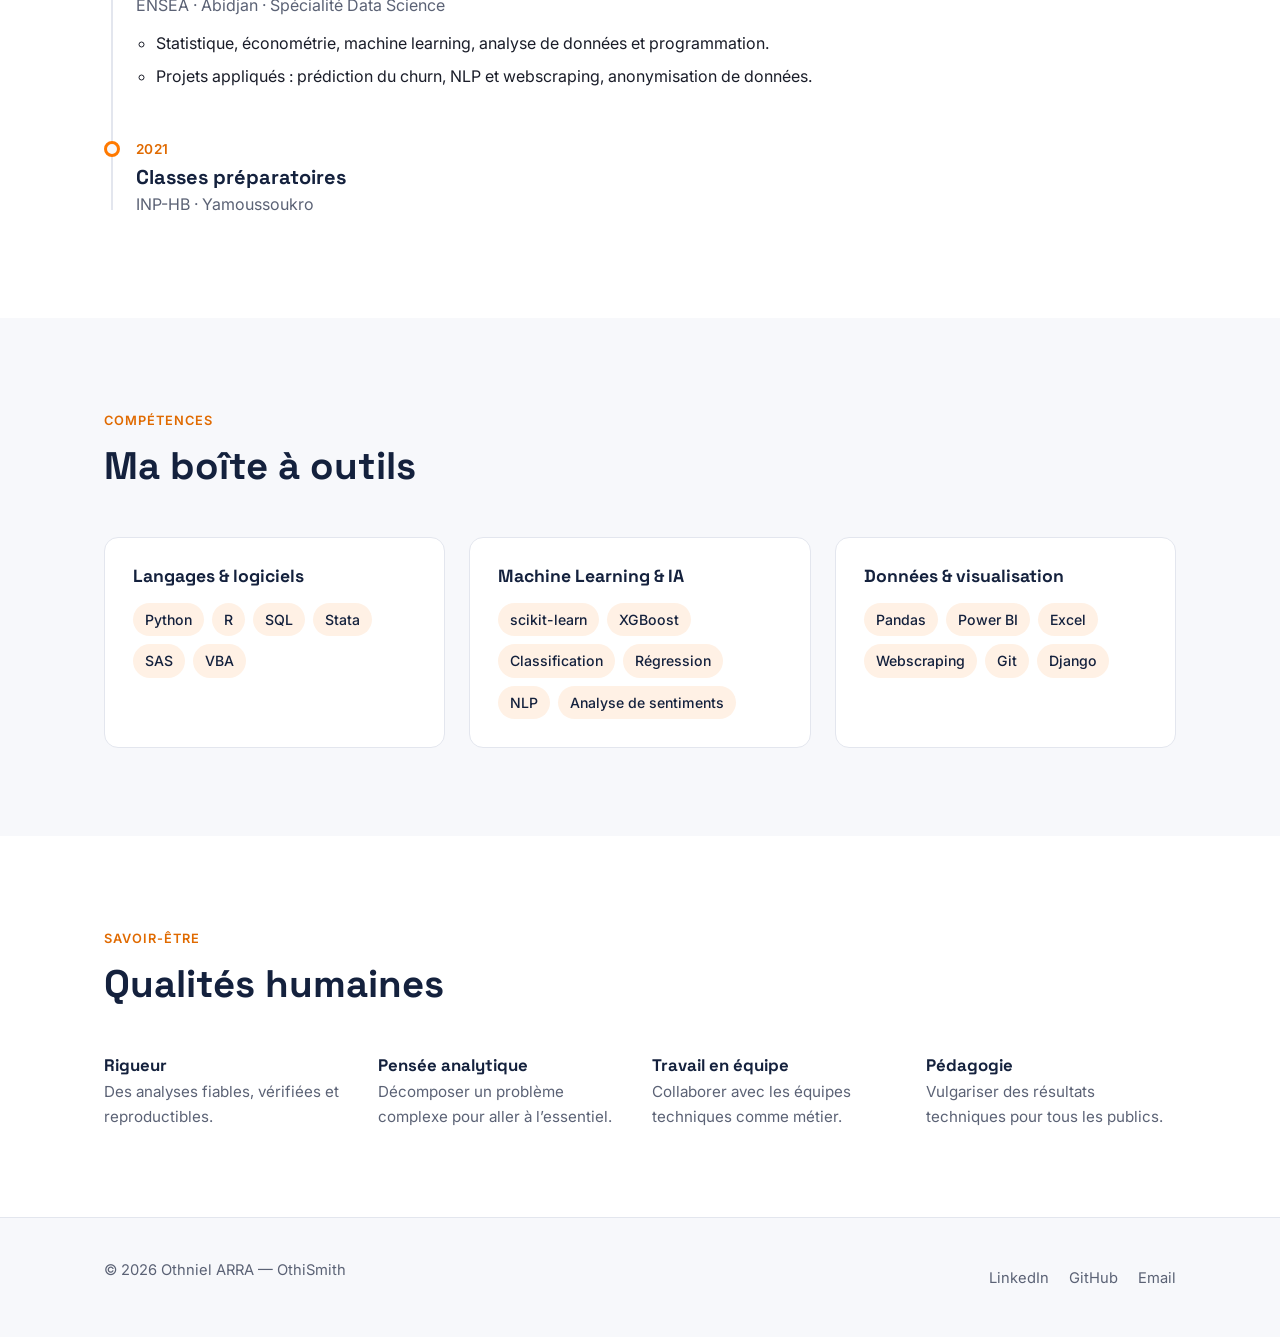
==== commit b7ddee22: "Annule la mise à jour du CV et du contenu associé Revient à l'ancien CV et aux textes précédents de " ====
--- a/about.html
+++ b/about.html
@@ -60,22 +60,19 @@
         <div class="about-text">
           <h2>Bonjour, moi c’est Othniel</h2>
           <p>
-            Je suis Ingénieur Statisticien Économiste (ISE), diplômé de l’École Nationale Supérieure de Statistique
-            et d’Économie Appliquée (ENSEA) d’Abidjan, option Data Science &amp; Marketing, et titulaire du
-            MicroMasters® Data, Economics and Design of Policy du MIT.
+            Je suis Ingénieur Statisticien Économiste (ISE), diplômé en 2024 de l’École Nationale Supérieure
+            de Statistique et d’Économie Appliquée (ENSEA) d’Abidjan, avec une spécialisation en Data Science.
           </p>
           <p>
-            Data Scientist au sein de l’équipe CVM &amp; Analytics d’<strong>Orange Côte d’Ivoire</strong>, je pilote
-            au quotidien des pipelines data B2C et B2B, des tableaux de bord stratégiques et des modèles prédictifs
-            qui orientent les décisions Marketing et Business.
+            Passionné par l’analyse de données, l’intelligence artificielle et la résolution de problèmes concrets
+            par les statistiques, j’ai mené de nombreux projets, seul ou en équipe, dans des domaines variés :
+            télécommunications, marketing, finance, environnement.
           </p>
           <p>
-            Mon objectif : transformer la donnée brute en levier business mesurable, avec rigueur analytique
-            et un vrai sens de la restitution auprès des équipes métier et des décideurs.
+            Aujourd’hui Data Scientist chez <strong>Orange Côte d’Ivoire</strong>, je mets ces compétences au service
+            de l’activité commerciale : comprendre les clients, anticiper leurs besoins et aider les équipes à décider
+            sur la base de données fiables.
           </p>
-          <ul class="tags" style="margin: 8px 0 20px;">
-            <li>Français : natif</li><li>Anglais : professionnel (TOEFL ITP 513)</li><li>Allemand : académique</li><li>Pianiste depuis 5+ ans</li>
-          </ul>
           <a href="assets/CV_Othniel_ARRA.pdf" class="btn" download>
             <svg viewBox="0 0 24 24" fill="none" stroke="currentColor" stroke-width="2" stroke-linecap="round" stroke-linejoin="round"><path d="M12 3v12M7 10l5 5 5-5M5 21h14"/></svg>
             Télécharger mon CV
@@ -88,68 +85,35 @@
       <div class="container">
         <div class="section-head reveal">
           <span class="eyebrow">Parcours</span>
-          <h2>Expérience professionnelle</h2>
+          <h2>Expérience & formation</h2>
         </div>
 
         <ol class="timeline">
+          <!-- Missions Orange CI : à adapter selon tes tâches réelles -->
           <li class="current reveal">
-            <span class="timeline-date">Mai 2025 — Aujourd’hui</span>
-            <h3>Data Scientist — CVM &amp; Analytics</h3>
+            <span class="timeline-date">2025 — Aujourd’hui</span>
+            <h3>Data Scientist</h3>
             <p class="org">Orange Côte d’Ivoire · Abidjan</p>
             <ul>
-              <li>Conception et industrialisation de pipelines data B2C &amp; B2B pour automatiser les analyses marketing et commerciales (SQL, Python, Trino/Hive).</li>
-              <li>Modèles prédictifs de segmentation, churn et adoption produit pour cibler les actions CVM et maximiser la valeur client.</li>
-              <li>Dashboards exécutifs Power BI pour le suivi des KPI stratégiques : chiffre d’affaires, churn, parc, recrutement Mobile Pro.</li>
-              <li>Optimisation du recouvrement SOS Crédit : segmentation des clients en impayés et pilotage d’actions correctives, <strong>créances réduites de 12&nbsp;%</strong>.</li>
-              <li>Réactivation des clients 4G : analyse comportementale et ciblage des inactifs, <strong>taux d’inactivité réduit de 15&nbsp;%</strong>.</li>
-              <li>Analyse CLV/CLM et suivi de cohortes de rétention pour piloter la valeur client sur 36 mois.</li>
-              <li>Contribution à la gouvernance des données et collaboration transverse Marketing, IT et B2B.</li>
-              <li>Hackathon IA interne : conception d’un agent unifié de Marketing Intelligence (Marketing 360 Copilot).</li>
+              <li>Analyse des données commerciales (ventes, recharges, souscriptions aux offres) pour suivre la performance par segment de clientèle et par zone géographique.</li>
+              <li>Conception de tableaux de bord Power BI pour le suivi des indicateurs clés (KPI) par les équipes commerciales et marketing.</li>
+              <li>Développement de modèles prédictifs (appétence aux offres, risque d’attrition) pour mieux cibler les campagnes.</li>
+              <li>Extraction et préparation des données en SQL et Python, et automatisation de reportings récurrents.</li>
+              <li>Restitution des analyses aux équipes métier sous forme de recommandations concrètes.</li>
             </ul>
           </li>
           <li class="reveal">
-            <span class="timeline-date">Oct. 2024 — Avr. 2025</span>
-            <h3>Statisticien Chargé d’Études</h3>
-            <p class="org">Stat’Innov Développement (SInDev)</p>
+            <span class="timeline-date">2024</span>
+            <h3>Diplôme d’Ingénieur Statisticien Économiste (ISE)</h3>
+            <p class="org">ENSEA · Abidjan · Spécialité Data Science</p>
             <ul>
-              <li>Analyses socio-économiques avancées (revenus des ménages, chaînes de valeur agricoles) sur les projets nationaux PRORES et PDC2V.</li>
-              <li>Rapports exécutifs et dashboards analytiques pour des partenaires institutionnels et des ONG.</li>
-              <li>Gouvernance des données de projet : qualité, traçabilité, conformité aux standards internationaux.</li>
+              <li>Statistique, économétrie, machine learning, analyse de données et programmation.</li>
+              <li>Projets appliqués : prédiction du churn, NLP et webscraping, anonymisation de données.</li>
             </ul>
           </li>
           <li class="reveal">
-            <span class="timeline-date">Mai — Oct. 2024</span>
-            <h3>Data Analyst Stagiaire</h3>
-            <p class="org">ARTCI</p>
-            <ul>
-              <li>Analyse des déterminants de l’adoption du e-commerce en Côte d’Ivoire (enquête MSI) pour des décideurs publics et partenaires internationaux.</li>
-              <li>Valorisation de données réglementaires pour les indicateurs nationaux de gouvernance numérique et de transformation digitale.</li>
-            </ul>
-          </li>
-        </ol>
-
-        <div class="section-head reveal" style="margin-top: 72px;">
-          <span class="eyebrow">Formation</span>
-          <h2>Diplômes</h2>
-        </div>
-
-        <ol class="timeline">
-          <li class="reveal">
-            <span class="timeline-date">2023 — 2024</span>
-            <h3>MicroMasters® Data, Economics and Design of Policy (DEDP)</h3>
-            <p class="org">Massachusetts Institute of Technology (MIT)</p>
-            <ul>
-              <li>Analyse de données, évaluations randomisées, microéconomie, économie politique.</li>
-            </ul>
-          </li>
-          <li class="reveal">
-            <span class="timeline-date">2021 — 2024</span>
-            <h3>Ingénieur Statisticien Économiste — Master Data Science &amp; Marketing</h3>
-            <p class="org">ENSEA · Abidjan</p>
-          </li>
-          <li class="reveal">
-            <span class="timeline-date">2019 — 2021</span>
-            <h3>Classes préparatoires ECS (Économie &amp; Commercial Scientifique)</h3>
+            <span class="timeline-date">2021</span>
+            <h3>Classes préparatoires</h3>
             <p class="org">INP-HB · Yamoussoukro</p>
           </li>
         </ol>
@@ -164,39 +128,21 @@
         </div>
         <div class="grid-3">
           <div class="skill-group reveal">
-            <h3>Data & Analytics</h3>
+            <h3>Langages & logiciels</h3>
             <ul class="tags">
-              <li>SQL</li><li>Python</li><li>R</li><li>Stata</li><li>Excel / VBA</li>
+              <li>Python</li><li>R</li><li>SQL</li><li>Stata</li><li>SAS</li><li>VBA</li>
             </ul>
           </div>
           <div class="skill-group reveal">
-            <h3>IA & Machine Learning</h3>
+            <h3>Machine Learning & IA</h3>
             <ul class="tags">
-              <li>Modèles prédictifs</li><li>Segmentation</li><li>Churn</li><li>scikit-learn</li><li>NLP</li><li>MLOps (initiation)</li>
+              <li>scikit-learn</li><li>XGBoost</li><li>Classification</li><li>Régression</li><li>NLP</li><li>Analyse de sentiments</li>
             </ul>
           </div>
           <div class="skill-group reveal">
-            <h3>BI & Visualisation</h3>
+            <h3>Données & visualisation</h3>
             <ul class="tags">
-              <li>Power BI</li><li>Tableau</li><li>Dashboards exécutifs</li><li>Reporting</li>
-            </ul>
-          </div>
-          <div class="skill-group reveal">
-            <h3>Bases de données & DataOps</h3>
-            <ul class="tags">
-              <li>PostgreSQL</li><li>MongoDB</li><li>Trino / Hive</li><li>Pipelines data</li><li>Automatisation</li>
-            </ul>
-          </div>
-          <div class="skill-group reveal">
-            <h3>Gouvernance des données</h3>
-            <ul class="tags">
-              <li>Qualité data</li><li>Data lineage</li><li>Conformité</li><li>MDM</li>
-            </ul>
-          </div>
-          <div class="skill-group reveal">
-            <h3>Méthodes</h3>
-            <ul class="tags">
-              <li>Économétrie</li><li>Évaluations randomisées</li><li>Cohortes &amp; CLV</li><li>Gestion de projet</li><li>Cloud (initiation)</li>
+              <li>Pandas</li><li>Power BI</li><li>Excel</li><li>Webscraping</li><li>Git</li><li>Django</li>
             </ul>
           </div>
         </div>
